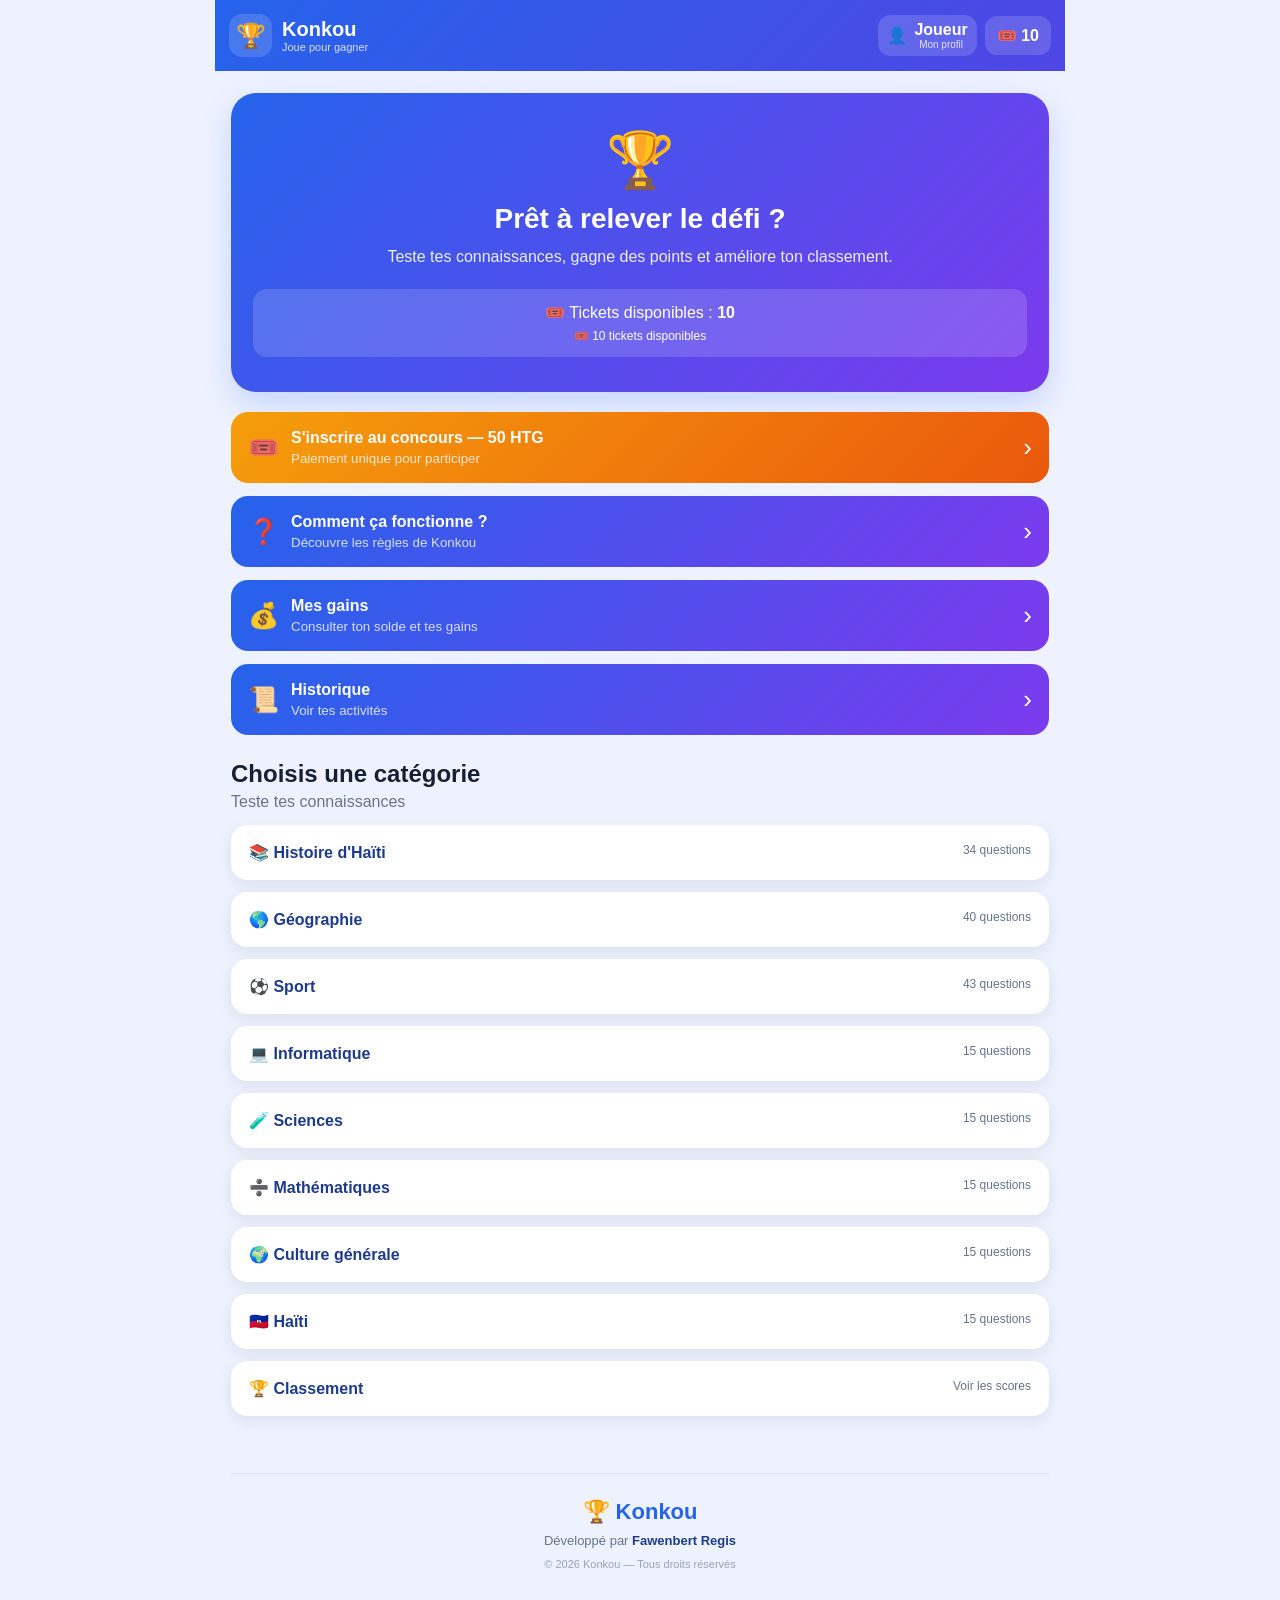
==== index.html @ a91c59d3 "Update index.html" ====
<!DOCTYPE html>
<html lang="fr">
<head>
<meta charset="UTF-8">
<meta name="viewport" content="width=device-width,initial-scale=1.0">
<meta name="theme-color" content="#2563eb">
<title>Konkou — Joue pour gagner</title>

<style>
*{box-sizing:border-box;margin:0;padding:0}
body{font-family:Arial,sans-serif;background:#eef2ff;color:#172033;min-height:100vh}
button,input{font:inherit}button{cursor:pointer}
.app{max-width:850px;min-height:100vh;margin:auto;padding-bottom:20px}
.topbar{position:sticky;top:0;z-index:20;display:flex;justify-content:space-between;align-items:center;padding:14px;color:#fff;background:linear-gradient(135deg,#2563eb,#4f46e5)}
.logo{display:flex;align-items:center;gap:10px}.logo-icon{width:43px;height:43px;display:flex;align-items:center;justify-content:center;background:#ffffff26;border-radius:13px;font-size:24px}
.logo strong,.logo small{display:block}.logo strong{font-size:20px}.logo small{font-size:11px;opacity:.8}
.topbar-right{display:flex;align-items:center;gap:8px}
.profile-button{border:0;color:#fff;background:#ffffff26;border-radius:13px;padding:6px 9px;display:flex;align-items:center;gap:7px}
.profile-info strong,.profile-info small{display:block}.profile-info small{font-size:10px;opacity:.8}
.tickets{padding:10px 12px;border-radius:12px;background:#ffffff26;font-weight:bold}
.screen{display:none;padding:22px 16px}.screen.active{display:block}
.hero{color:#fff;text-align:center;padding:35px 22px;margin-bottom:20px;border-radius:25px;background:linear-gradient(135deg,#2563eb,#7c3aed);box-shadow:0 12px 30px #2563eb33}
.hero-icon{font-size:55px}.hero h1{margin:10px 0;font-size:28px}.hero p{line-height:1.5;opacity:.9}
.ticket-info{margin-top:20px;padding:14px;border-radius:14px;background:#ffffff26}.ticket-countdown{margin-top:7px;font-size:12px}
.info-card{width:100%;border:0;margin-bottom:13px;padding:17px;border-radius:17px;color:#fff;display:flex;align-items:center;gap:12px;text-align:left;background:linear-gradient(135deg,#2563eb,#7c3aed)}
.info-icon{font-size:25px}.info-card span:nth-child(2){flex:1}.info-card strong,.info-card small{display:block}.info-card small{margin-top:4px;opacity:.8}.info-arrow{font-size:26px}
.section-title{margin:25px 0 14px}.section-title p,.muted{color:#64748b;margin-top:5px}
.category-grid{display:grid;gap:12px}.category-grid button{border:0;padding:18px;border-radius:16px;background:#fff;display:flex;justify-content:space-between;box-shadow:0 5px 15px #0f172a14}.category-grid button span:first-child{font-weight:bold;color:#1e3a8a}.cat-count{color:#64748b;font-size:12px}
.developer-footer{margin:35px 16px 10px;padding:25px 15px;text-align:center;border-top:1px solid #dbe3ef;color:#64748b}.developer-logo{font-size:22px;font-weight:bold;color:#2563eb;margin-bottom:8px}.developer-footer p{font-size:13px;margin-bottom:6px}.developer-footer strong{color:#1e3a8a}.developer-footer small{font-size:11px;color:#94a3b8}
.card{max-width:600px;margin:15px auto;padding:26px;background:#fff;border-radius:24px;box-shadow:0 10px 30px #0f172a14}.card h2{text-align:center;color:#1e3a8a;margin-bottom:12px}
label{display:block;margin-top:15px;margin-bottom:7px;font-weight:bold}input{width:100%;padding:13px;border:2px solid #e2e8f0;border-radius:12px;outline:0}input:focus{border-color:#2563eb}
.primary,.secondary{width:100%;border:0;padding:14px;border-radius:13px;margin-top:12px;font-weight:bold}.primary{color:#fff;background:linear-gradient(135deg,#2563eb,#4f46e5)}.primary:disabled{opacity:.6}.secondary{color:#334155;background:#e2e8f0}
.quiz-top{display:flex;justify-content:space-between;align-items:center;margin-bottom:12px;font-weight:bold}#timer{padding:8px 12px;border-radius:10px;color:#fff;background:#2563eb}#timer.low{background:#ef4444}
.progress-track{height:8px;background:#dbeafe;border-radius:10px;overflow:hidden}.progress-fill{height:100%;width:0;background:#2563eb}
.quiz-category{display:inline-block;margin:22px 0 12px;padding:7px 12px;border-radius:20px;color:#1d4ed8;background:#dbeafe;font-size:12px;font-weight:bold}
#quiz-question{font-size:24px;line-height:1.35;margin-bottom:18px}.quiz-choices{display:grid;gap:10px}.quiz-choices button{padding:16px;border:2px solid #e2e8f0;background:#fff;border-radius:13px;text-align:left}.quiz-choices button.correct{background:#dcfce7;border-color:#22c55e}.quiz-choices button.wrong{background:#fee2e2;border-color:#ef4444}
.score-line{margin:18px 0;font-weight:bold;color:#2563eb}
.result-icon,.how-to-icon{text-align:center;font-size:55px}.result-score{text-align:center;margin:15px 0}.result-score strong{display:block;font-size:38px;color:#2563eb}
.result-stats{display:grid;grid-template-columns:repeat(3,1fr);gap:10px}.result-stats div{padding:14px 5px;background:#eff6ff;border-radius:13px;text-align:center}.result-stats span,.result-stats strong{display:block}.result-stats span{color:#64748b;font-size:11px}.result-stats strong{color:#1e3a8a;margin-top:5px;font-size:20px}
.result-message{text-align:center;margin:20px 0;color:#475569}.result-winnings{text-align:center;margin:14px 0;padding:12px;border-radius:13px;background:#ecfdf5;color:#047857;font-weight:bold}
.podium{display:flex;align-items:end;justify-content:center;gap:8px;margin:30px 0 25px}.podium-player{width:30%;text-align:center}.podium-avatar{width:58px;height:58px;margin:auto;display:flex;align-items:center;justify-content:center;border-radius:50%;background:#dbeafe;font-size:28px}.podium-player.first .podium-avatar{width:75px;height:75px;background:#fef3c7;font-size:38px}.podium-player.second .podium-avatar{background:#e2e8f0}.podium-player.third .podium-avatar{background:#fed7aa}.podium-name{font-weight:bold;margin-top:7px;white-space:nowrap;overflow:hidden;text-overflow:ellipsis}.podium-score{font-size:12px;color:#64748b;margin-top:3px}.podium-rank{margin-top:8px;padding:12px 5px;border-radius:12px 12px 0 0;font-weight:bold;color:#fff;background:#2563eb}.first .podium-rank{padding:25px 5px;background:#f59e0b}.second .podium-rank{padding:18px 5px;background:#64748b}.third .podium-rank{padding:12px 5px;background:#c2410c}
.my-ranking{margin:20px 0;padding:18px;border-radius:18px;background:linear-gradient(135deg,#eff6ff,#eef2ff);border:2px solid #bfdbfe}.my-ranking-title{font-size:13px;color:#64748b}.my-ranking-main{display:flex;justify-content:space-between;align-items:center;margin-top:8px}.my-ranking-main strong{font-size:24px;color:#2563eb}
.ranking-list{margin:18px 0}.ranking-row{display:flex;align-items:center;gap:10px;padding:14px;margin-bottom:9px;background:#f8fafc;border-radius:13px}.ranking-row.me{background:#dbeafe;border:1px solid #93c5fd}.ranking-name{flex:1;font-weight:bold}.ranking-score{color:#2563eb;font-weight:bold}
.statistics{display:grid;grid-template-columns:repeat(2,1fr);gap:10px;margin:20px 0}.stat-box{padding:17px;background:#f8fafc;border-radius:16px;text-align:center}.stat-icon{font-size:25px}.stat-box strong{display:block;font-size:23px;color:#2563eb;margin-top:5px}.stat-box small{color:#64748b}
.how-to-step{display:flex;gap:13px;padding:15px 0;border-bottom:1px solid #e2e8f0}.how-to-step>b{width:33px;height:33px;min-width:33px;display:flex;justify-content:center;align-items:center;border-radius:50%;color:#fff;background:#2563eb}.how-to-step p{margin-top:4px;color:#64748b}
.profile-panel,.payment-modal{display:none;position:fixed;inset:0;z-index:100;padding:20px;background:#0f172a8c;align-items:center;justify-content:center}.profile-panel.active,.payment-modal.active{display:flex}
.profile-box{width:100%;max-width:450px;padding:28px;background:#fff;border-radius:24px;position:relative;max-height:90vh;overflow:auto}.close-profile{position:absolute;right:15px;top:15px;width:35px;height:35px;border:0;border-radius:50%;background:#e2e8f0}.big-avatar{width:80px;height:80px;margin:auto;display:flex;align-items:center;justify-content:center;border-radius:50%;background:#dbeafe;font-size:42px}.profile-box h2{text-align:center;margin-top:12px;color:#1e3a8a}
.profile-stats{display:grid;grid-template-columns:repeat(3,1fr);gap:8px;margin-top:20px}.profile-stats div{padding:12px 4px;background:#f8fafc;border-radius:12px;text-align:center}.profile-stats strong,.profile-stats small{display:block}.profile-stats strong{color:#2563eb;margin-top:4px}.profile-stats small{color:#64748b;font-size:10px;margin-top:3px}
.status{text-align:center;margin-top:12px;color:#475569}.payment-box{width:100%;max-width:420px;padding:26px;background:#fff;border-radius:22px;text-align:center}.payment-methods{display:grid;gap:10px;margin-top:14px}.payment-methods button{border:2px solid #e2e8f0;background:#fff;padding:14px;border-radius:13px;display:flex;align-items:center;gap:10px;text-align:left;font-weight:bold;color:#1e3a8a}.payment-methods button.selected{border-color:#2563eb;background:#eff6ff}
.payment-spinner{width:46px;height:46px;margin:18px auto;border-radius:50%;border:5px solid #dbeafe;border-top-color:#2563eb;animation:spin .8s linear infinite}@keyframes spin{to{transform:rotate(360deg)}}.payment-step{display:none}.payment-step.active{display:block}.payment-success-icon{font-size:50px}.notice{padding:12px;border-radius:12px;background:#fff7ed;color:#9a3412;font-size:13px;margin-top:15px}.payment-summary{display:grid;gap:10px;margin:20px 0}.payment-row{display:flex;justify-content:space-between;padding:15px;background:#f8fafc;border-radius:12px}
@media(max-width:600px){.profile-info{display:none}.hero h1{font-size:24px}#quiz-question{font-size:21px}.developer-footer{margin-top:30px}}
</style>
</head>

<body>
<div class="app">

<header class="topbar">
<div class="logo">
<div class="logo-icon">🏆</div>
<div><strong>Konkou</strong><small>Joue pour gagner</small></div>
</div>
<div class="topbar-right">
<button id="btn-profile" class="profile-button">
<span>👤</span>
<span class="profile-info"><strong id="profile-name">Joueur</strong><small>Mon profil</small></span>
</button>
<div class="tickets">🎟️ <span id="ticket-count">10</span></div>
</div>
</header>

<section id="screen-home" class="screen active">

<div class="hero">
<div class="hero-icon">🏆</div>
<h1>Prêt à relever le défi ?</h1>
<p>Teste tes connaissances, gagne des points et améliore ton classement.</p>
<div class="ticket-info">
🎟️ Tickets disponibles : <strong id="ticket-count-home">10</strong>
<div id="ticket-countdown-home" class="ticket-countdown">10 tickets disponibles</div>
</div>
</div>

<button id="btn-register" class="info-card" style="background:linear-gradient(135deg,#f59e0b,#ea580c)">
<span class="info-icon" id="register-icon">🎟️</span>
<span><strong id="register-title">S'inscrire au concours — 50 HTG</strong><small id="register-subtitle">Paiement unique pour participer</small></span>
<span class="info-arrow">›</span>
</button>

<button id="btn-how-to" class="info-card">
<span class="info-icon">❓</span><span><strong>Comment ça fonctionne ?</strong><small>Découvre les règles de Konkou</small></span><span class="info-arrow">›</span>
</button>

<button id="btn-gains" class="info-card">
<span class="info-icon">💰</span><span><strong>Mes gains</strong><small>Consulter ton solde et tes gains</small></span><span class="info-arrow">›</span>
</button>

<button id="btn-history" class="info-card">
<span class="info-icon">📜</span><span><strong>Historique</strong><small>Voir tes activités</small></span><span class="info-arrow">›</span>
</button>

<div class="section-title"><h2>Choisis une catégorie</h2><p>Teste tes connaissances</p></div>
<div id="category-list" class="category-grid"></div>
</section>

<section id="screen-quiz" class="screen">
<div class="quiz-top"><span id="quiz-progress">Question</span><span id="timer">15</span></div>
<div class="progress-track"><div id="progress-fill" class="progress-fill"></div></div>
<span id="quiz-category" class="quiz-category"></span>
<h2 id="quiz-question">—</h2>
<div id="quiz-choices" class="quiz-choices"></div>
<div class="score-line">Score : <span id="quiz-score">0</span></div>
<button id="btn-quit" class="secondary">Quitter</button>
</section>

<section id="screen-result" class="screen">
<div class="card">
<div class="result-icon">🏆</div><h2>Quiz terminé !</h2>
<p class="result-score">Score :<strong id="result-score">0</strong></p>
<div class="result-stats">
<div><span>Maximum</span><strong id="result-total">0</strong></div>
<div><span>Correctes</span><strong id="result-correct">0</strong></div>
<div><span>Incorrectes</span><strong id="result-wrong">0</strong></div>
</div>
<p id="result-winnings" class="result-winnings"></p>
<p id="result-message" class="result-message"></p>
<button id="btn-replay" class="primary">Rejouer</button>
<button id="btn-result-ranking" class="secondary">🏆 Voir le classement</button>
<button id="btn-home" class="secondary">Accueil</button>
</div>
</section>

<section id="screen-ranking" class="screen">
<div class="card">
<h2>🏆 Classement</h2><p class="muted">Les meilleurs joueurs de Konkou</p>
<div id="my-ranking" class="my-ranking"></div>
<div id="podium" class="podium"></div>
<h3>Classement général</h3>
<div id="ranking-list" class="ranking-list"></div>
<button id="btn-ranking-home" class="secondary">Retour</button>
</div>
</section>

<section id="screen-how-to" class="screen">
<div class="card">
<div class="how-to-icon">💡</div><h2>Comment ça fonctionne ?</h2>
<div class="how-to-step"><b>1</b><div><strong>Inscris-toi au concours</strong><p>Paie 50 HTG (simulation) pour participer.</p></div></div>
<div class="how-to-step"><b>2</b><div><strong>Choisis une catégorie</strong><p>Sélectionne ton domaine.</p></div></div>
<div class="how-to-step"><b>3</b><div><strong>Utilise un ticket</strong><p>Un ticket est utilisé au début d'une partie.</p></div></div>
<div class="how-to-step"><b>4</b><div><strong>Réponds aux questions</strong><p>Chaque question possède 15 secondes.</p></div></div>
<div class="how-to-step"><b>5</b><div><strong>Gagne des points</strong><p>Chaque bonne réponse rapporte 10 points.</p></div></div>
<div class="how-to-step"><b>6</b><div><strong>Tickets</strong><p>Les tickets sont renouvelés après 1 heure.</p></div></div>
<button id="btn-how-to-back" class="secondary">Retour</button>
</div>
</section>

<section id="screen-gains" class="screen">
<div class="card">
<div class="how-to-icon">💰</div><h2>Mes gains</h2>
<div class="payment-summary">
<div class="payment-row"><span>Solde disponible</span><strong id="available-balance">0 HTG</strong></div>
<div class="payment-row"><span>Total gagné</span><strong id="total-winnings">0 HTG</strong></div>
<div class="payment-row"><span>Total retiré</span><strong id="total-withdrawn">0 HTG</strong></div>
</div>
<div class="notice">Les gains et retraits affichés ici sont une simulation locale. Aucun argent réel n'est transféré.</div>
<button id="btn-withdraw" class="primary">💸 Demander un retrait</button>
<button id="btn-gains-back" class="secondary">Retour</button>
<p id="withdraw-status" class="status"></p>
</div>
</section>

<section id="screen-history" class="screen">
<div class="card">
<h2>📜 Historique</h2>
<div id="history-list" class="ranking-list"></div>
<button id="btn-history-back" class="secondary">Retour</button>
</div>
</section>

<footer class="developer-footer">
<div class="developer-logo">🏆 Konkou</div>
<p>Développé par <strong>Fawenbert Regis</strong></p>
<small>© 2026 Konkou — Tous droits réservés</small>
</footer>
</div>

<div id="profile-panel" class="profile-panel">
<div class="profile-box">
<button id="btn-close-profile" class="close-profile">✕</button>
<div class="big-avatar">👤</div>
<h2 id="profile-panel-name">Joueur</h2>
<p id="profile-panel-location" class="muted" style="text-align:center"></p>
<label>Nom</label><input id="profile-name-input" type="text" placeholder="Ton nom">
<label>Numéro</label><input id="profile-phone-input" type="tel" placeholder="Ton numéro">
<label>Lieu</label><input id="profile-location-input" type="text" placeholder="Ta ville / commune">
<button id="btn-save-profile" class="primary">Enregistrer</button>
<div class="statistics">
<div class="stat-box"><div class="stat-icon">⭐</div><strong id="profile-score">0</strong><small>Points</small></div>
<div class="stat-box"><div class="stat-icon">🎮</div><strong id="profile-games">0</strong><small>Parties</small></div>
<div class="stat-box"><div class="stat-icon">🏆</div><strong id="profile-best">0</strong><small>Meilleur score</small></div>
<div class="stat-box"><div class="stat-icon">📊</div><strong id="profile-average">0</strong><small>Moyenne</small></div>
</div>
<div class="profile-stats">
<div>🎟️<strong id="profile-tickets">10</strong><small>Tickets</small></div>
<div>🏅<strong id="profile-rank">—</strong><small>Rang</small></div>
<div>💰<strong id="profile-win">0</strong><small>Gains</small></div>
</div>
</div>
</div>

<div id="payment-modal" class="payment-modal">
<div class="payment-box">
<div id="pay-step-method" class="payment-step active">
<h2>Retirer mes gains</h2>
<p class="muted">Solde disponible : <strong id="pay-modal-balance">0 HTG</strong></p>
<label>Montant à retirer (HTG)</label><input id="pay-amount-input" type="number" min="1" placeholder="Ex: 500">
<label>Moyen de paiement</label>
<div class="payment-methods">
<button type="button" class="pay-method" data-method="MonCash">📱 MonCash</button>
<button type="button" class="pay-method" data-method="NatCash">📲 NatCash</button>
<button type="button" class="pay-method" data-method="Virement bancaire">🏦 Virement bancaire</button>
</div>
<button id="btn-pay-confirm" class="primary">Confirmer le retrait</button>
<button id="btn-pay-cancel" class="secondary">Annuler</button>
<p id="pay-method-status" class="status"></p>
</div>
<div id="pay-step-processing" class="payment-step"><div class="payment-spinner"></div><h2>Traitement…</h2><p class="muted" id="pay-processing-text"></p></div>
<div id="pay-step-success" class="payment-step"><div class="payment-success-icon">✅</div><h2>Retrait simulé réussi</h2><p class="muted" id="pay-success-text"></p><p class="muted" style="margin-top:10px;font-size:12px">Aucun argent réel n'a été transféré.</p><button id="btn-pay-close" class="primary">Fermer</button></div>
</div>
</div>

<div id="register-modal" class="payment-modal">
<div class="payment-box">
<div id="reg-step-method" class="payment-step active">
<h2>Inscription au concours</h2>
<p class="muted">Frais d'inscription : <strong>50 HTG</strong></p>
<label>Moyen de paiement</label>
<div class="payment-methods">
<button type="button" class="reg-method" data-method="MonCash">📱 MonCash</button>
<button type="button" class="reg-method" data-method="NatCash">📲 NatCash</button>
<button type="button" class="reg-method" data-method="Virement bancaire">🏦 Virement bancaire</button>
</div>
<button id="btn-reg-confirm" class="primary">Payer 50 HTG et m'inscrire</button>
<button id="btn-reg-cancel" class="secondary">Annuler</button>
<p id="reg-method-status" class="status"></p>
</div>
<div id="reg-step-processing" class="payment-step"><div class="payment-spinner"></div><h2>Traitement…</h2><p class="muted" id="reg-processing-text"></p></div>
<div id="reg-step-success" class="payment-step"><div class="payment-success-icon">✅</div><h2>Inscription confirmée</h2><p class="muted" id="reg-success-text"></p><p class="muted" style="margin-top:10px;font-size:12px">Ceci est une simulation — aucun argent réel n'a été transféré.</p><button id="btn-reg-close" class="primary">Commencer à jouer</button></div>
</div>
</div>

<script>

/* =====================================================
   CONFIGURATION
===================================================== */

const MAX_TICKETS=10;
const RESET=60*60*1000;
const QUESTION_TIME=15;
const POINTS_PER_CORRECT=10;
const HTG_PER_POINT=2;
const REGISTRATION_FEE=50;

/*
   IMPORTANT :
   Mets ici l'adresse réelle de ton serveur.
   
   Exemple :
   https://ton-serveur.onrender.com

   Si ton serveur est ailleurs, remplace cette valeur.
*/
const SERVER_URL="https://konkou-server-6.onrender.com";

/* =====================================================
   ÉTAT
===================================================== */

const state={
category:null,
questions:[],
index:0,
score:0,
correct:0,
wrong:0,
timer:null,
time:QUESTION_TIME,
tickets:MAX_TICKETS
};

let pendingCategory=null;
let selectedMethod=null;
let selectedRegMethod=null;

/* =====================================================
   QUESTIONS
===================================================== */

const categories=[

{
name:"📚 Histoire d'Haïti",
questions:[
["En quelle année Haïti est-elle devenue indépendante ?",["1791","1804","1815","1822"],1],
["Quelle date marque la proclamation de l'indépendance d'Haïti ?",["1er janvier 1804","18 novembre 1803","20 mai 1802","14 août 1791"],0],
["Qui a proclamé l'indépendance d'Haïti ?",["Toussaint Louverture","Jean-Jacques Dessalines","Henri Christophe","Alexandre Pétion"],1],
["Quelle bataille décisive a eu lieu le 18 novembre 1803 ?",["Vertières","Crête-à-Pierrot","Léogâne","Tiburon"],0],
["Qui était Toussaint Louverture ?",["Un général de la Révolution haïtienne","Un président américain","Un explorateur","Un roi espagnol"],0],
["En quelle année la cérémonie du Bois Caïman est-elle traditionnellement située ?",["1776","1789","1791","1804"],2],
["Quel personnage est associé au Bois Caïman ?",["Dutty Boukman","Alexandre Pétion","François Duvalier","Jean-Claude Duvalier"],0],
["Quel était le nom de la colonie française avant l'indépendance ?",["Saint-Domingue","Martinique","Guadeloupe","Louisiane"],0],
["Quel traité partagea l'île d'Hispaniola entre la France et l'Espagne ?",["Traité de Ryswick","Traité de Versailles","Traité de Paris","Traité de Madrid"],0],
["En quelle année le traité de Ryswick confirma-t-il la présence française dans la partie occidentale de l'île ?",["1697","1685","1701","1715"],0],
["Quel nom les Français donnèrent-ils à leur colonie dans l'ouest d'Hispaniola ?",["Saint-Domingue","Nouvelle-France","Louisiane","Martinique"],0],
["Quelle activité économique était particulièrement importante à Saint-Domingue au XVIIIe siècle ?",["La production de sucre et de café","La production de pétrole","La fabrication automobile","La production de charbon"],0],
["Quel événement français de 1789 influença fortement les événements de Saint-Domingue ?",["La Révolution française","La Révolution industrielle","La Commune de Paris","La Première Guerre mondiale"],0],
["Quelle déclaration française de 1789 proclamait des principes de liberté et d'égalité ?",["Déclaration des droits de l'homme et du citoyen","Déclaration de paix de Paris","Charte de Saint-Domingue","Constitution de 1804"],0],
["Qui était Jean-Baptiste Chavannes ?",["Un combattant de la Révolution de Saint-Domingue","Un gouverneur espagnol","Un président haïtien","Un explorateur français"],0],
["Qui était André Rigaud ?",["Un chef militaire et homme politique haïtien","Un roi français","Un gouverneur espagnol","Un explorateur portugais"],0],
["Quel conflit opposa notamment Toussaint Louverture et André Rigaud ?",["La guerre des couteaux","La guerre de Vertières","La guerre de Sept Ans","La guerre de Crête"],0],
["En quelle année Toussaint Louverture devint-il gouverneur général de Saint-Domingue ?",["1801","1791","1804","1820"],0],
["Quel document Toussaint Louverture fit-il adopter en 1801 ?",["Une constitution","Une déclaration d'indépendance","Un traité avec l'Espagne","Une constitution française de 1789"],0],
["Pourquoi l'expédition de Leclerc fut-elle envoyée à Saint-Domingue en 1802 ?",["Pour rétablir l'autorité française","Pour reconnaître l'indépendance","Pour aider Dessalines","Pour créer une nouvelle république"],0],
["Quel général haïtien joua un rôle important dans la victoire de Vertières ?",["Jean-Jacques Dessalines","Christophe Colomb","Charles Leclerc","Alexandre Pétion"],0],
["Quel général français mourut pendant l'expédition de Saint-Domingue ?",["Charles Leclerc","Napoléon Bonaparte","Henri Christophe","Alexandre Pétion"],0],
["Quel général français fut envoyé à Saint-Domingue en 1802 ?",["Charles Leclerc","Napoléon III","Lafayette","Foch"],0],
["Où Toussaint Louverture est-il mort ?",["Fort de Joux","Paris","Port-au-Prince","Londres"],0],
["Quel titre Dessalines prit-il ?",["Empereur","Roi","Président","Gouverneur"],0],
["Quel nom Dessalines adopta-t-il comme empereur ?",["Jacques Ier","Henri Ier","Alexandre Ier","Toussaint Ier"],0],
["Qui succéda à Dessalines dans le Nord ?",["Henri Christophe","Alexandre Pétion","Boyer","Toussaint Louverture"],0],
["Qui dirigea la République d'Haïti dans le Sud ?",["Alexandre Pétion","Henri Christophe","Dessalines","Christophe Colomb"],0],
["Quel dirigeant établit un royaume dans le Nord ?",["Henri Christophe","Alexandre Pétion","Toussaint Louverture","Boyer"],0],
["Quel titre Henri Christophe a-t-il porté ?",["Roi","Empereur","Président","Gouverneur"],0],
["Qui réunit le Nord et le Sud en 1820 ?",["Jean-Pierre Boyer","Alexandre Pétion","Henri Christophe","Dessalines"],0],
["En quelle année Boyer occupa-t-il la partie orientale d'Hispaniola ?",["1822","1804","1810","1830"],0],
["Quel pays reconnut l'indépendance d'Haïti en 1825 ?",["France","Espagne","Angleterre","Portugal"],0],
["Quel président américain reconnut Haïti en 1862 ?",["Abraham Lincoln","George Washington","Thomas Jefferson","Andrew Jackson"],0]
]
},

{
name:"🌎 Géographie",
questions:[
["Quelle est la capitale d'Haïti ?",["Cap-Haïtien","Jacmel","Port-au-Prince","Gonaïves"],2],
["Avec quel pays Haïti partage-t-elle Hispaniola ?",["Cuba","Jamaïque","République dominicaine","Porto Rico"],2],
["Quel est le plus grand département d'Haïti par superficie ?",["Ouest","Artibonite","Nord","Sud"],1],
["Quelle mer borde Haïti ?",["Mer des Caraïbes","Mer Méditerranée","Mer du Nord","Mer Rouge"],0],
["Quel est le plus long fleuve du monde ?",["Nil","Amazone","Mississippi","Yangtsé"],1],
["Quel est le plus grand pays du monde par superficie ?",["Canada","Chine","Russie","États-Unis"],2],
["Quel est le plus petit pays du monde ?",["Monaco","Vatican","Malte","Andorre"],1],
["Quelle est la capitale du Brésil ?",["Rio de Janeiro","São Paulo","Brasília","Salvador"],2],
["Quelle est la capitale de l'Égypte ?",["Alexandrie","Le Caire","Gizeh","Louxor"],1],
["Quelle est la capitale de l'Italie ?",["Milan","Rome","Naples","Venise"],1],
["Quelle est la capitale de l'Espagne ?",["Barcelone","Madrid","Séville","Valence"],1],
["Quelle est la capitale de l'Allemagne ?",["Berlin","Munich","Hambourg","Francfort"],0],
["Quelle est la capitale du Mexique ?",["Cancún","Guadalajara","Mexico","Monterrey"],2],
["Quelle est la capitale de l'Australie ?",["Sydney","Melbourne","Canberra","Perth"],2],
["Quel est le plus grand continent du monde ?",["Afrique","Asie","Europe","Amérique"],1],
["Quel est le plus petit continent habité ?",["Europe","Océanie","Afrique","Amérique"],1],
["Quel est le plus grand océan du monde ?",["Atlantique","Indien","Pacifique","Arctique"],2],
["Quel océan sépare l'Afrique de l'Amérique ?",["Pacifique","Atlantique","Indien","Arctique"],1],
["Quel océan se trouve entre l'Afrique et l'Australie ?",["Atlantique","Pacifique","Indien","Arctique"],2],
["Quelle est la plus haute montagne du monde ?",["K2","Mont Everest","Mont Blanc","Kilimandjaro"],1],
["Dans quel pays se trouve le mont Everest ?",["Inde","Chine et Népal","Pakistan","Bhoutan"],1],
["Quel est le plus grand désert chaud du monde ?",["Gobi","Sahara","Kalahari","Atacama"],1],
["Dans quel continent se trouve le désert du Sahara ?",["Asie","Afrique","Europe","Océanie"],1],
["Quel fleuve traverse l'Égypte ?",["Nil","Congo","Niger","Zambèze"],0],
["Quel fleuve traverse Paris ?",["Seine","Loire","Rhône","Garonne"],0],
["Quel fleuve traverse Londres ?",["Tamise","Seine","Danube","Rhin"],0],
["Quel fleuve traverse Rome ?",["Tibre","Arno","Pô","Rhin"],0],
["Quel pays possède la forme d'une botte ?",["Espagne","Italie","Grèce","Portugal"],1],
["Quel pays est surnommé le pays du Soleil-Levant ?",["Chine","Japon","Corée du Sud","Thaïlande"],1],
["Quelle ville est surnommée la Cité de l'Indépendance ?",["Gonaïves","Jacmel","Les Cayes","Cap-Haïtien"],0],
["Quelle ville est la deuxième grande ville d'Haïti ?",["Cap-Haïtien","Jacmel","Miragoâne","Hinche"],0],
["Dans quel département se trouve Port-au-Prince ?",["Ouest","Nord","Sud","Artibonite"],0],
["Quelle ville se trouve dans le département du Sud ?",["Les Cayes","Cap-Haïtien","Hinche","Gonaïves"],0],
["Quelle ville est connue pour son artisanat et son carnaval ?",["Jacmel","Hinche","Fort-Liberté","Mirebalais"],0],
["Quel est le plus haut sommet d'Haïti ?",["Pic la Selle","Morne Rouge","Morne Jean","Pic Macaya"],0],
["Dans quelle partie d'Hispaniola se trouve Haïti ?",["Ouest","Est","Nord uniquement","Sud uniquement"],0],
["Quel pays se trouve à l'est d'Haïti ?",["République dominicaine","Cuba","Jamaïque","Bahamas"],0],
["Quel océan se trouve au nord de la mer des Caraïbes ?",["Atlantique","Pacifique","Indien","Arctique"],0],
["Quelle ville se trouve près de la frontière dominicaine ?",["Ouanaminthe","Jacmel","Les Cayes","Jérémie"],0],
["Quel département porte le nom d'une grande rivière ?",["Artibonite","Sud","Nord","Ouest"],0]
]
},

{
name:"⚽ Sport",
questions:[
["Combien de joueurs une équipe de football possède-t-elle sur le terrain ?",["7","9","11","13"],2],
["Combien de périodes compte un match de football ?",["1","2","3","4"],1],
["Combien de points vaut un panier normal au basket ?",["1","2","3","4"],1],
["Quel sport utilise une raquette et un volant ?",["Tennis","Badminton","Football","Rugby"],1],
["Combien de joueurs d'une équipe de basket sont sur le terrain ?",["4","5","6","7"],1],
["Combien de minutes dure normalement un match de football ?",["60","75","90","120"],2],
["Combien de joueurs composent une équipe de football sur le terrain ?",["9","10","11","12"],2],
["Combien de minutes dure normalement un match de football ?",["60","75","90","100"],2],
["Combien de mi-temps comporte un match de football ?",["1","2","3","4"],1],
["Quel pays a remporté la Coupe du monde de football 2022 ?",["France","Brésil","Argentine","Allemagne"],2],
["Dans quel pays le football moderne est-il né ?",["France","Angleterre","Brésil","Espagne"],1],
["Combien de joueurs composent une équipe de basket sur le terrain ?",["4","5","6","7"],1],
["Combien de points vaut un lancer franc au basket-ball ?",["1","2","3","4"],0],
["Combien de points vaut généralement un tir derrière la ligne à trois points ?",["1","2","3","4"],2],
["Dans quel sport utilise-t-on un volant ?",["Tennis","Badminton","Basket-ball","Golf"],1],
["Combien de joueurs composent une équipe de volley-ball sur le terrain ?",["5","6","7","8"],1],
["Quel sport est pratiqué sur un ring ?",["Boxe","Golf","Natation","Cyclisme"],0],
["Quel sport utilise une balle jaune et une raquette ?",["Tennis","Football","Rugby","Hockey"],0],
["Combien de sets faut-il généralement gagner pour remporter un match de tennis masculin en Grand Chelem ?",["2","3","4","5"],1],
["Quel tournoi de tennis se joue sur terre battue à Paris ?",["Wimbledon","US Open","Roland-Garros","Open d'Australie"],2],
["Quel tournoi de tennis se joue sur gazon ?",["Roland-Garros","Wimbledon","US Open","Open d'Australie"],1],
["Dans quel sport trouve-t-on un touchdown ?",["Football américain","Basket-ball","Tennis","Baseball"],0],
["Dans quel sport utilise-t-on un club et une balle ?",["Golf","Football","Volley-ball","Natation"],0],
["Combien de trous compte un parcours de golf standard ?",["9","12","18","24"],2],
["Quel pays est célèbre pour le sumo ?",["Chine","Japon","Corée du Sud","Thaïlande"],1],
["Quel sport est associé au Tour de France ?",["Cyclisme","Athlétisme","Natation","Rugby"],0],
["Combien de joueurs composent une équipe de baseball sur le terrain ?",["7","8","9","10"],2],
["Quel sport utilise une batte et une balle ?",["Baseball","Tennis","Golf","Rugby"],0],
["Dans quel sport trouve-t-on un gardien de but ?",["Football","Tennis","Golf","Athlétisme"],0],
["Quel pays a remporté la Coupe du monde de football 2014 ?",["Brésil","Allemagne","Argentine","Espagne"],1],
["Quel pays a remporté la Coupe du monde de football 2010 ?",["Espagne","France","Italie","Allemagne"],0],
["Quel pays a remporté la Coupe du monde de football 2006 ?",["France","Italie","Brésil","Allemagne"],1],
["Quel athlète est célèbre pour ses records au sprint ?",["Usain Bolt","Michael Phelps","Roger Federer","Tiger Woods"],0],
["Quel sport pratique Michael Phelps ?",["Natation","Athlétisme","Cyclisme","Boxe"],0],
["Dans quel sport utilise-t-on un ballon ovale ?",["Rugby","Tennis","Baseball","Golf"],0],
["Quel pays a remporté la Coupe du monde 2018 ?",["France","Brésil","Allemagne","Argentine"],0],
["Quel sport est associé au Tour de France ?",["Cyclisme","Tennis","Natation","Athlétisme"],0],
["Combien de joueurs composent une équipe de volley sur le terrain ?",["5","6","7","8"],1],
["Quel sport utilise un panier ?",["Basket-ball","Football","Tennis","Boxe"],0],
["Quel sport se pratique sur un ring ?",["Boxe","Golf","Natation","Cyclisme"],0],
["Dans quel sport trouve-t-on le terme 'ace' ?",["Tennis","Football","Basket-ball","Rugby"],0],
["Quel pays est célèbre pour le sumo ?",["Japon","Brésil","Canada","Espagne"],0],
["Quel sport utilise des clubs et une petite balle ?",["Golf","Football","Natation","Volley-ball"],0]
]
},

{
name:"💻 Informatique",
questions:[
["Que signifie HTML ?",["HyperText Markup Language","HighText Machine Language","HyperTool Modern Language","Home Tool Markup Language"],0],
["Quel langage rend principalement une page web interactive ?",["JavaScript","HTML","SQL","XML"],0],
["Que signifie CSS ?",["Cascading Style Sheets","Computer Style System","Creative Software Syntax","Central Style Service"],0],
["Quel langage interroge principalement une base de données relationnelle ?",["SQL","CSS","HTML","PNG"],0],
["Quelle structure permet de répéter du code ?",["Boucle","Variable","Commentaire","Image"],0],
["Quel symbole écrit un commentaire sur une ligne en JavaScript ?",["//","##","<!--","**"],0],
["Que signifie CPU ?",["Central Processing Unit","Computer Personal Unit","Central Program Utility","Control Processing User"],0],
["Que signifie RAM ?",["Random Access Memory","Read Access Machine","Rapid Application Memory","Random Application Module"],0],
["Quel langage est exécuté par Node.js ?",["JavaScript","HTML","CSS","SQL"],0],
["Quel système d'exploitation est développé par Microsoft ?",["Windows","Linux","Android","Ubuntu"],0],
["Quel système mobile est développé par Google ?",["Android","Windows","macOS","DOS"],0],
["Quelle commande Git envoie les modifications vers un dépôt distant ?",["git push","git pull","git clone","git init"],0],
["Quelle commande Git récupère les modifications distantes ?",["git pull","git push","git init","git status"],0],
["Quel outil permet d'exécuter JavaScript côté serveur ?",["Node.js","Photoshop","Excel","Chrome uniquement"],0],
["Quel protocole sécurise principalement les sites web ?",["HTTPS","FTP","SMTP","POP3"],0]
]
},

{
name:"🧪 Sciences",
questions:[
["Quelle planète est la plus proche du Soleil ?",["Mercure","Vénus","Terre","Mars"],0],
["Quelle planète est surnommée la planète rouge ?",["Mars","Jupiter","Vénus","Mercure"],0],
["Quel organe pompe le sang ?",["Le cœur","Le foie","Le poumon","Le rein"],0],
["Quel gaz est essentiel à la respiration humaine ?",["Oxygène","Hydrogène","Hélium","Méthane"],0],
["Quelle est la formule chimique de l'eau ?",["H2O","CO2","O2","NaCl"],0],
["Quelle force nous maintient sur Terre ?",["Gravité","Magnétisme","Friction","Pression"],0],
["Quel est le satellite naturel de la Terre ?",["La Lune","Mars","Le Soleil","Vénus"],0],
["Combien de chromosomes possède normalement une cellule humaine somatique ?",["23","46","44","48"],1],
["Quel organe permet principalement de respirer ?",["Poumons","Cœur","Foie","Estomac"],0],
["Quel est le symbole chimique de l'oxygène ?",["O","Ox","Og","C"],0],
["Quelle partie de la plante absorbe principalement l'eau ?",["Racines","Fleurs","Fruits","Feuilles"],0],
["Quelle étoile est au centre du système solaire ?",["Le Soleil","Sirius","Polaris","Vénus"],0],
["Quel métal est liquide à température ambiante ?",["Mercure","Fer","Cuivre","Aluminium"],0],
["Quelle unité mesure la température du SI ?",["Kelvin","Mètre","Newton","Joule"],0],
["Quelle science étudie les êtres vivants ?",["Biologie","Géologie","Astronomie","Physique"],0]
]
},

{
name:"➗ Mathématiques",
questions:[
["Combien font 5 + 7 ?",["10","11","12","13"],2],
["Combien font 9 × 6 ?",["45","54","63","56"],1],
["Combien font 100 ÷ 4 ?",["20","25","30","40"],1],
["Quel est le carré de 5 ?",["10","15","20","25"],3],
["Combien font 15 - 8 ?",["5","6","7","8"],2],
["Quel est le double de 12 ?",["20","22","24","26"],2],
["Combien font 3² ?",["6","9","12","15"],1],
["Combien font 10 % de 200 ?",["10","20","30","40"],1],
["Quel nombre est premier ?",["9","15","17","21"],2],
["Combien de côtés possède un triangle ?",["2","3","4","5"],1],
["Combien de degrés possède un angle droit ?",["45°","60°","90°","180°"],2],
["Combien font 2 + 3 × 4 ?",["20","14","24","10"],1],
["Quelle est la moitié de 50 ?",["20","25","30","35"],1],
["Combien font 7 × 8 ?",["48","54","56","64"],2],
["Quel est le périmètre d'un carré de côté 5 cm ?",["10 cm","15 cm","20 cm","25 cm"],2]
]
},

{
name:"🌍 Culture générale",
questions:[
["Quelle est la capitale de la France ?",["Paris","Lyon","Marseille","Nice"],0],
["Quelle est la capitale du Canada ?",["Toronto","Ottawa","Montréal","Vancouver"],1],
["Quelle est la capitale du Japon ?",["Kyoto","Osaka","Tokyo","Hiroshima"],2],
["Quel est le plus grand océan du monde ?",["Atlantique","Pacifique","Indien","Arctique"],1],
["Combien de continents sont généralement reconnus ?",["5","6","7","8"],2],
["Quel est le plus grand continent ?",["Afrique","Europe","Asie","Amérique"],2],
["Quel est le plus grand désert chaud du monde ?",["Sahara","Gobi","Kalahari","Atacama"],0],
["Quelle langue est principalement parlée au Brésil ?",["Espagnol","Portugais","Français","Anglais"],1],
["Quel est le symbole chimique de l'or ?",["Ag","Au","Fe","Cu"],1],
["Combien de jours compte une année normale ?",["360","364","365","366"],2],
["Quel instrument possède généralement 88 touches ?",["Piano","Guitare","Violon","Flûte"],0],
["Qui a peint la Joconde ?",["Leonard de Vinci","Pablo Picasso","Van Gogh","Michel-Ange"],0],
["Quelle planète est la plus grande ?",["Terre","Saturne","Jupiter","Neptune"],2],
["Quel est le plus grand animal vivant connu ?",["Éléphant","Baleine bleue","Girafe","Requin blanc"],1],
["Quelle monnaie est utilisée aux États-Unis ?",["Euro","Dollar américain","Livre","Peso"],1]
]
},

{
name:"🇭🇹 Haïti",
questions:[
["Quelle est la capitale d'Haïti ?",["Port-au-Prince","Cap-Haïtien","Les Cayes","Gonaïves"],0],
["Quelles sont les deux langues officielles d'Haïti ?",["Français et créole","Anglais et français","Espagnol et créole","Français et espagnol"],0],
["Quelle monnaie est utilisée officiellement en Haïti ?",["Gourde","Dollar","Euro","Peso"],0],
["Quelle est la fête nationale de l'indépendance ?",["1er janvier","18 novembre","14 août","20 mai"],0],
["Quelles sont les couleurs principales du drapeau haïtien ?",["Bleu et rouge","Vert et jaune","Noir et blanc","Rouge et blanc"],0],
["Quelle ville est appelée la Cité de l'Indépendance ?",["Gonaïves","Jacmel","Port-au-Prince","Hinche"],0],
["Dans quelle ville se trouve la Citadelle Laferrière ?",["Milot","Jacmel","Les Cayes","Port-au-Prince"],0],
["Quel plat haïtien est préparé avec du maïs moulu ?",["Mayi moulen","Pizza","Sushi","Tacos"],0],
["Quel plat haïtien est préparé avec des bananes plantains ?",["Banan peze","Paella","Couscous","Ramen"],0],
["Quel genre musical haïtien est très connu ?",["Compas","Flamenco","Fado","Country"],0],
["Quel massif abrite la Citadelle Laferrière ?",["Massif du Nord","Massif de la Selle","Massif de la Hotte","Massif Central"],0],
["Quelle ville est célèbre pour son carnaval et son artisanat ?",["Jacmel","Hinche","Mirebalais","Fort-Liberté"],0],
["Quelle bataille est commémorée le 18 novembre ?",["Vertières","Indépendance","Noël","Fête du Travail"],0],
["Quelle île est partagée par Haïti et la République dominicaine ?",["Hispaniola","Cuba","Jamaïque","Porto Rico"],0],
["Quel est le nom traditionnel de l'île avant la colonisation européenne ?",["Ayiti","Martinique","Cuba","Jamaïque"],0]
]
}

];

/* =====================================================
   NORMALISATION
===================================================== */

const cats=categories.map(cat=>({
name:cat.name,
questions:cat.questions.map(x=>({
q:x[0],
c:x[1],
a:x[2]
}))
}));

/* =====================================================
   NAVIGATION
===================================================== */

const screens=["home","quiz","result","ranking","how-to","gains","history"];

function screen(name){
screens.forEach(x=>{
document.getElementById("screen-"+x)?.classList.remove("active");
});
document.getElementById("screen-"+name)?.classList.add("active");
window.scrollTo({top:0,behavior:"smooth"});
}

/* =====================================================
   TICKETS
===================================================== */

function loadTickets(){

let data=JSON.parse(localStorage.getItem("tickets")||"null");

if(!data){
data={count:MAX_TICKETS,time:Date.now()};
localStorage.setItem("tickets",JSON.stringify(data));
}

if(typeof data.count!=="number")data.count=MAX_TICKETS;
if(!data.time)data.time=Date.now();

if(Date.now()-data.time>=RESET){
data={count:MAX_TICKETS,time:Date.now()};
localStorage.setItem("tickets",JSON.stringify(data));
}

state.tickets=Math.max(0,Math.min(MAX_TICKETS,data.count));

updateTickets();
ticketTimer();
}

function updateTickets(){
document.getElementById("ticket-count").textContent=state.tickets;
document.getElementById("ticket-count-home").textContent=state.tickets;
document.getElementById("profile-tickets").textContent=state.tickets;
}

function ticketTimer(){

const data=JSON.parse(localStorage.getItem("tickets")||"null");
const el=document.getElementById("ticket-countdown-home");

if(!data){
el.textContent=`🎟️ ${MAX_TICKETS} tickets disponibles`;
return;
}

if(state.tickets>=MAX_TICKETS){
el.textContent=`🎟️ ${MAX_TICKETS} tickets disponibles`;
return;
}

const remaining=Math.max(0,data.time+RESET-Date.now());

if(remaining<=0){
loadTickets();
return;
}

const h=Math.floor(remaining/3600000);
const m=Math.floor(remaining%3600000/60000);
const s=Math.floor(remaining%60000/1000);

el.textContent=`⏱️ Recharge dans ${h}h ${String(m).padStart(2,"0")}min ${String(s).padStart(2,"0")}s`;
}

function useTicket(){

if(state.tickets<=0){
alert("Tu n'as plus de tickets. Tes 10 tickets seront renouvelés après 1 heure.");
return false;
}

let data=JSON.parse(localStorage.getItem("tickets")||"null");

if(!data)data={count:MAX_TICKETS,time:Date.now()};

state.tickets--;

localStorage.setItem("tickets",JSON.stringify({
count:state.tickets,
time:data.time
}));

updateTickets();
ticketTimer();

return true;
}

/* =====================================================
   CATÉGORIES
===================================================== */

function renderCategories(){

const box=document.getElementById("category-list");
box.innerHTML="";

cats.forEach((cat,i)=>{

const b=document.createElement("button");

b.innerHTML=`
<span>${cat.name}</span>
<span class="cat-count">${cat.questions.length} questions</span>
`;

b.onclick=()=>startQuiz(i);

box.appendChild(b);
});

const b=document.createElement("button");

b.innerHTML=`
<span>🏆 Classement</span>
<span class="cat-count">Voir les scores</span>
`;

b.onclick=showRanking;
box.appendChild(b);
}

/* =====================================================
   QUIZ
===================================================== */

function startQuiz(i){

if(!isRegistered()){
pendingCategory=i;
openRegistrationModal();
return;
}

if(!useTicket())return;

state.category=i;
state.questions=[...cats[i].questions].sort(()=>Math.random()-.5);
state.index=0;
state.score=0;
state.correct=0;
state.wrong=0;

screen("quiz");
question();
}

function question(){

clearInterval(state.timer);

const q=state.questions[state.index];

document.getElementById("quiz-category").textContent=cats[state.category].name;
document.getElementById("quiz-question").textContent=q.q;
document.getElementById("quiz-progress").textContent=`Question ${state.index+1} sur ${state.questions.length}`;
document.getElementById("quiz-score").textContent=state.score;
document.getElementById("progress-fill").style.width=(state.index/state.questions.length*100)+"%";

const answers=q.c.map((text,index)=>({
text,
correct:index===q.a
})).sort(()=>Math.random()-.5);

const box=document.getElementById("quiz-choices");
box.innerHTML="";

answers.forEach(answer=>{

const b=document.createElement("button");
b.textContent=answer.text;
b.onclick=()=>answerQuestion(b,answer.correct);
box.appendChild(b);

});

startTimer();
}

function startTimer(){

state.time=QUESTION_TIME;

const t=document.getElementById("timer");
t.textContent=state.time;
t.classList.remove("low");

state.timer=setInterval(()=>{

state.time--;
t.textContent=state.time;

if(state.time<=5)t.classList.add("low");

if(state.time<=0){
clearInterval(state.timer);
answerQuestion(null,false);
}

},1000);
}

function answerQuestion(button,correct){

if(document.querySelector("#quiz-choices button:disabled"))return;

clearInterval(state.timer);

document.querySelectorAll("#quiz-choices button").forEach(b=>b.disabled=true);

if(button)button.classList.add(correct?"correct":"wrong");

if(correct){
state.correct++;
state.score+=POINTS_PER_CORRECT;
}else{
state.wrong++;
}

document.getElementById("quiz-score").textContent=state.score;

setTimeout(()=>{

state.index++;

if(state.index<state.questions.length){
question();
}else{
finish();
}

},700);
}

/* =====================================================
   SCORE + SERVEUR
===================================================== */

function getScores(){
return JSON.parse(localStorage.getItem("scores")||"[]");
}

async function sendScoreToServer(){

if(!SERVER_URL)return;

const name=localStorage.getItem("name")||"Joueur";

try{

const response=await fetch(`${SERVER_URL}/api/players`,{
method:"POST",
headers:{"Content-Type":"application/json"},
body:JSON.stringify({
name,
score:state.score
})
});

const data=await response.json();

if(data.success){

console.log("🏆 Score envoyé au serveur :",data.player);

if(data.contest){

document.getElementById("result-message").textContent+=
` Cagnotte du concours : ${data.contest.prizePool} HTG.`;

}

}
else if(response.status===403||response.status===404){

/* Le serveur ne le considère plus comme inscrit
   (autre appareil, base réinitialisée...) — on
   corrige l'état local pour rester cohérent. */

localStorage.removeItem("registered");
updateRegisterUI();

console.warn("⚠️ Le serveur indique que ce joueur n'est plus inscrit :",data.message);

}

}catch(error){
console.warn("Serveur indisponible :",error);
}
}

function saveScore(){

const scores=getScores();

const name=localStorage.getItem("name")||"Joueur";

scores.push({
name,
score:state.score,
category:cats[state.category].name,
correct:state.correct,
wrong:state.wrong,
date:new Date().toLocaleString()
});

localStorage.setItem("scores",JSON.stringify(scores));

sendScoreToServer();

updateProfile();
}

function finish(){

const total=state.questions.length*POINTS_PER_CORRECT;

document.getElementById("result-score").textContent=state.score;
document.getElementById("result-total").textContent=total;
document.getElementById("result-correct").textContent=state.correct;
document.getElementById("result-wrong").textContent=state.wrong;

const ratio=state.score/total;

document.getElementById("result-message").textContent=
ratio===1
?"🏆 Excellent ! Score parfait."
:ratio>=.7
?"👏 Très bon résultat."
:ratio>=.5
?"👍 Bon travail."
:"💪 Continue à t'entraîner.";

saveScore();

const earned=state.score*HTG_PER_POINT;

if(earned>0)addWinnings(earned,cats[state.category].name);

document.getElementById("result-winnings").textContent=
earned>0
?`💰 +${earned} HTG ajoutés à ton solde`
:"";

screen("result");
}

/* =====================================================
   CLASSEMENT
===================================================== */

function calculatePlayers(){

const players={};

getScores().forEach(game=>{

if(!players[game.name]){
players[game.name]={
name:game.name,
points:0,
games:0,
best:0
};
}

players[game.name].points+=game.score;
players[game.name].games++;
players[game.name].best=Math.max(players[game.name].best,game.score);

});

return Object.values(players).sort((a,b)=>b.points-a.points);
}

function escapeHtml(text){

return String(text)
.replace(/&/g,"&amp;")
.replace(/</g,"&lt;")
.replace(/>/g,"&gt;")
.replace(/"/g,"&quot;")
.replace(/'/g,"&#039;");
}

async function showRanking(){

const name=localStorage.getItem("name")||"Joueur";

/* Essayer d'abord le serveur */

if(SERVER_URL){

try{

const response=await fetch(`${SERVER_URL}/api/ranking`);
const data=await response.json();

if(data.success && Array.isArray(data.ranking)){

renderServerRanking(data.ranking,name,data.contest);
screen("ranking");
return;

}

}catch(error){
console.warn("Impossible de récupérer le classement serveur.");
}

}

/* Classement local si serveur indisponible */

renderLocalRanking(name);
screen("ranking");
}

function renderServerRanking(players,name,contest){

const myIndex=players.findIndex(p=>p.name.toLowerCase()===name.toLowerCase());
const me=players[myIndex];

document.getElementById("my-ranking").innerHTML=me?`
<div class="my-ranking-title">TON CLASSEMENT</div>
<div class="my-ranking-main">
<div><strong>#${me.rank}</strong><div>${escapeHtml(me.name)}</div></div>
<div><strong>${me.score}</strong><div>points</div></div>
</div>
`:`<div class="my-ranking-title">TON CLASSEMENT</div><p class="muted">Joue une partie pour apparaître dans le classement.</p>`;

if(contest){

const subtitle=document.querySelector("#screen-ranking .muted");

if(subtitle){

subtitle.textContent=
`Cagnotte : ${contest.prizePool} HTG · ${contest.registrations} inscrit(s)`+
(contest.winner?` · 🥇 ${contest.winner} remporte ${contest.winnerPrize} HTG (70%)`:"");

}

}

const podium=document.getElementById("podium");
podium.innerHTML="";

[1,0,2].forEach(position=>{

const p=players[position];
if(!p)return;

const d=document.createElement("div");

d.className="podium-player "+(
position===0?"first":position===1?"second":"third"
);

d.innerHTML=`
<div class="podium-avatar">${position===0?"🥇":position===1?"🥈":"🥉"}</div>
<div class="podium-name">${escapeHtml(p.name)}</div>
<div class="podium-score">${p.score} points</div>
<div class="podium-rank">#${position+1}</div>
`;

podium.appendChild(d);
});

const list=document.getElementById("ranking-list");

list.innerHTML=players.length
?players.slice(0,50).map((p,i)=>`
<div class="ranking-row ${p.name.toLowerCase()===name.toLowerCase()?"me":""}">
<span>#${p.rank||i+1}</span>
<span class="ranking-name">${escapeHtml(p.name)}</span>
<span>${p.games||0} 🎮</span>
<span class="ranking-score">${p.score} pts</span>
</div>
`).join("")
:"<p class='muted'>Aucun joueur classé.</p>";
}

function renderLocalRanking(name){

const players=calculatePlayers();

const myIndex=players.findIndex(p=>p.name===name);
const me=players[myIndex];

document.getElementById("my-ranking").innerHTML=me?`
<div class="my-ranking-title">TON CLASSEMENT</div>
<div class="my-ranking-main">
<div><strong>#${myIndex+1}</strong><div>${escapeHtml(me.name)}</div></div>
<div><strong>${me.points}</strong><div>points</div></div>
</div>
`:`<div class="my-ranking-title">TON CLASSEMENT</div><p class="muted">Joue une partie pour apparaître dans le classement.</p>`;

const podium=document.getElementById("podium");
podium.innerHTML="";

[1,0,2].forEach(position=>{

const p=players[position];
if(!p)return;

const d=document.createElement("div");

d.className="podium-player "+(
position===0?"first":position===1?"second":"third"
);

d.innerHTML=`
<div class="podium-avatar">${position===0?"🥇":position===1?"🥈":"🥉"}</div>
<div class="podium-name">${escapeHtml(p.name)}</div>
<div class="podium-score">${p.points} points</div>
<div class="podium-rank">#${position+1}</div>
`;

podium.appendChild(d);
});

document.getElementById("ranking-list").innerHTML=players.length
?players.slice(0,20).map((p,i)=>`
<div class="ranking-row ${p.name===name?"me":""}">
<span>#${i+1}</span>
<span class="ranking-name">${escapeHtml(p.name)}</span>
<span>${p.games} 🎮</span>
<span class="ranking-score">${p.points} pts</span>
</div>
`).join("")
:"<p class='muted'>Aucun joueur classé.</p>";
}

/* =====================================================
   PORTEFEUILLE
===================================================== */

function getWallet(){

return JSON.parse(
localStorage.getItem("wallet")||
'{"balance":0,"winnings":0,"withdrawn":0,"history":[]}'
);
}

function saveWallet(w){
localStorage.setItem("wallet",JSON.stringify(w));
}

function addWinnings(amount,category){

const w=getWallet();

w.balance+=amount;
w.winnings+=amount;

w.history.unshift({
icon:"🎉",
text:`Gains — ${category}`,
amount:"+"+amount,
date:new Date().toLocaleString()
});

saveWallet(w);
updateWallet();
updateProfile();
}

function updateWallet(){

const w=getWallet();

document.getElementById("available-balance").textContent=w.balance+" HTG";
document.getElementById("total-winnings").textContent=w.winnings+" HTG";
document.getElementById("total-withdrawn").textContent=w.withdrawn+" HTG";
}

function showHistory(){

const box=document.getElementById("history-list");
const w=getWallet();

box.innerHTML=w.history.length
?w.history.map(i=>`
<div class="ranking-row">
<span>${i.icon}</span>
<span class="ranking-name">${escapeHtml(i.text)}<br><small>${escapeHtml(i.date)}</small></span>
<span class="ranking-score">${escapeHtml(i.amount)} HTG</span>
</div>
`).join("")
:"<p class='muted'>Aucune activité.</p>";

screen("history");
}

/* =====================================================
   PROFIL
===================================================== */

function updateProfile(){

const name=localStorage.getItem("name")||"Joueur";

document.getElementById("profile-name").textContent=name;
document.getElementById("profile-panel-name").textContent=name;

const loc=localStorage.getItem("location");

document.getElementById("profile-panel-location").textContent=
loc?"📍 "+loc:"";

const mine=getScores().filter(x=>x.name===name);

const points=mine.reduce((s,x)=>s+x.score,0);
const games=mine.length;
const best=games?Math.max(...mine.map(x=>x.score)):0;
const avg=games?Math.round(points/games):0;

const pos=calculatePlayers().findIndex(p=>p.name===name);

document.getElementById("profile-score").textContent=points;
document.getElementById("profile-games").textContent=games;
document.getElementById("profile-best").textContent=best;
document.getElementById("profile-average").textContent=avg;
document.getElementById("profile-rank").textContent=pos>=0?"#"+(pos+1):"—";
document.getElementById("profile-win").textContent=getWallet().winnings;

updateTickets();
}

/* =====================================================
   INSCRIPTION
===================================================== */

function isRegistered(){
return localStorage.getItem("registered")==="1";
}

function updateRegisterUI(){

const t=document.getElementById("register-title");
const s=document.getElementById("register-subtitle");
const i=document.getElementById("register-icon");

if(isRegistered()){

t.textContent="✅ Inscrit(e) au concours";
s.textContent="Tu peux jouer dans toutes les catégories";
i.textContent="✅";

}else{

t.textContent=`S'inscrire au concours — ${REGISTRATION_FEE} HTG`;
s.textContent="Paiement unique pour participer";
i.textContent="🎟️";
}
}

/* Vérifie auprès du serveur si ce nom est déjà inscrit
   (permet de retrouver son statut sur un autre appareil) */
async function syncRegistrationFromServer(){

if(!SERVER_URL)return;

const name=localStorage.getItem("name");
if(!name)return;

try{

const response=await fetch(`${SERVER_URL}/api/players/${encodeURIComponent(name)}`);

if(response.status===404){
localStorage.removeItem("registered");
updateRegisterUI();
return;
}

const data=await response.json();

if(data.success && data.player){
localStorage.setItem("registered",data.player.registered?"1":"0");
}

}catch(error){
console.warn("Impossible de vérifier l'inscription serveur :",error);
}

updateRegisterUI();
}

function showRegStep(step){

["method","processing","success"].forEach(s=>{
document.getElementById("reg-step-"+s).classList.toggle("active",s===step);
});
}

function requireName(){

const name=(localStorage.getItem("name")||"").trim();

if(name.length>=2)return true;

alert("Entre d'abord ton nom dans ton profil (bouton 👤 en haut).");

document.getElementById("profile-name-input").value=localStorage.getItem("name")||"";
document.getElementById("profile-phone-input").value=localStorage.getItem("phone")||"";
document.getElementById("profile-location-input").value=localStorage.getItem("location")||"";
document.getElementById("profile-panel").classList.add("active");

return false;
}

function openRegistrationModal(){

if(!requireName()){
pendingCategory=null;
return;
}

if(isRegistered()){
updateRegisterUI();
return;
}

selectedRegMethod=null;

document.querySelectorAll(".reg-method").forEach(
b=>b.classList.remove("selected")
);

document.getElementById("reg-method-status").textContent="";

showRegStep("method");

document.getElementById("register-modal").classList.add("active");
}

/* =====================================================
   PROFIL EVENTS
===================================================== */

document.getElementById("btn-profile").onclick=()=>{

document.getElementById("profile-name-input").value=localStorage.getItem("name")||"";
document.getElementById("profile-phone-input").value=localStorage.getItem("phone")||"";
document.getElementById("profile-location-input").value=localStorage.getItem("location")||"";

document.getElementById("profile-panel").classList.add("active");
};

document.getElementById("btn-close-profile").onclick=()=>{
document.getElementById("profile-panel").classList.remove("active");
};

document.getElementById("btn-save-profile").onclick=()=>{

const name=document.getElementById("profile-name-input").value.trim();
const phone=document.getElementById("profile-phone-input").value.trim();
const location=document.getElementById("profile-location-input").value.trim();

if(name.length<2)return alert("Entre ton nom.");
if(phone.length<8)return alert("Entre un numéro valide.");
if(location.length<2)return alert("Entre ton lieu (ville / commune).");

localStorage.setItem("name",name);
localStorage.setItem("phone",phone);
localStorage.setItem("location",location);

updateProfile();

document.getElementById("profile-panel").classList.remove("active");

alert("✅ Profil enregistré.");
};

/* =====================================================
   NAVIGATION EVENTS
===================================================== */

document.getElementById("btn-how-to").onclick=()=>screen("how-to");
document.getElementById("btn-how-to-back").onclick=()=>screen("home");

document.getElementById("btn-gains").onclick=()=>{
updateWallet();
screen("gains");
};

document.getElementById("btn-gains-back").onclick=()=>screen("home");
document.getElementById("btn-history").onclick=showHistory;
document.getElementById("btn-history-back").onclick=()=>screen("home");
document.getElementById("btn-ranking-home").onclick=()=>screen("home");
document.getElementById("btn-result-ranking").onclick=showRanking;
document.getElementById("btn-home").onclick=()=>screen("home");

document.getElementById("btn-quit").onclick=()=>{
clearInterval(state.timer);
screen("home");
};

document.getElementById("btn-replay").onclick=()=>{
startQuiz(state.category);
};

/* =====================================================
   RETRAITS
===================================================== */

function openPaymentModal(){

const phone=localStorage.getItem("phone");
const w=getWallet();

const status=document.getElementById("withdraw-status");

if(!phone){
status.textContent="⚠️ Enregistre ton numéro dans ton profil.";
return;
}

if(w.balance<=0){
status.textContent="⚠️ Ton solde est de 0 HTG.";
return;
}

status.textContent="";
selectedMethod=null;

document.querySelectorAll(".pay-method").forEach(
b=>b.classList.remove("selected")
);

document.getElementById("pay-amount-input").value="";
document.getElementById("pay-method-status").textContent="";
document.getElementById("pay-modal-balance").textContent=w.balance+" HTG";

showPaymentStep("method");

document.getElementById("payment-modal").classList.add("active");
}

function showPaymentStep(step){

["method","processing","success"].forEach(s=>{
document.getElementById("pay-step-"+s).classList.toggle("active",s===step);
});
}

document.querySelectorAll(".pay-method").forEach(btn=>{

btn.onclick=()=>{

selectedMethod=btn.dataset.method;

document.querySelectorAll(".pay-method").forEach(
b=>b.classList.remove("selected")
);

btn.classList.add("selected");
};
});

document.getElementById("btn-pay-confirm").onclick=()=>{

const w=getWallet();
const status=document.getElementById("pay-method-status");

const amount=parseInt(
document.getElementById("pay-amount-input").value,
10
);

if(!selectedMethod)
return status.textContent="⚠️ Choisis un moyen de paiement.";

if(!amount||amount<=0)
return status.textContent="⚠️ Entre un montant valide.";

if(amount>w.balance)
return status.textContent="⚠️ Montant supérieur à ton solde disponible.";

status.textContent="";
showPaymentStep("processing");

document.getElementById("pay-processing-text").textContent=
`Simulation de ${amount} HTG via ${selectedMethod}…`;

setTimeout(()=>{

const wallet=getWallet();

wallet.balance-=amount;
wallet.withdrawn+=amount;

wallet.history.unshift({
icon:"💸",
text:`Retrait simulé — ${selectedMethod}`,
amount:"-"+amount,
date:new Date().toLocaleString()
});

saveWallet(wallet);
updateWallet();
updateProfile();

document.getElementById("pay-success-text").textContent=
`Retrait simulé de ${amount} HTG via ${selectedMethod}.`;

showPaymentStep("success");

},1200);
};

document.getElementById("btn-pay-cancel").onclick=()=>{
document.getElementById("payment-modal").classList.remove("active");
};

document.getElementById("btn-pay-close").onclick=()=>{

document.getElementById("payment-modal").classList.remove("active");

document.getElementById("withdraw-status").textContent=
"✅ Retrait simulé enregistré.";
};

document.getElementById("btn-withdraw").onclick=openPaymentModal;

/* =====================================================
   INSCRIPTION EVENTS
===================================================== */

document.getElementById("btn-register").onclick=()=>{

pendingCategory=null;
openRegistrationModal();
};

document.querySelectorAll(".reg-method").forEach(btn=>{

btn.onclick=()=>{

selectedRegMethod=btn.dataset.method;

document.querySelectorAll(".reg-method").forEach(
b=>b.classList.remove("selected")
);

btn.classList.add("selected");
};
});

document.getElementById("btn-reg-confirm").onclick=()=>{

const status=document.getElementById("reg-method-status");

if(!selectedRegMethod){
status.textContent="⚠️ Choisis un moyen de paiement.";
return;
}

if(!requireName())return;

status.textContent="";
showRegStep("processing");

document.getElementById("reg-processing-text").textContent=
`Simulation du paiement de ${REGISTRATION_FEE} HTG via ${selectedRegMethod}…`;

setTimeout(async ()=>{

const name=localStorage.getItem("name");

if(!SERVER_URL){

document.getElementById("reg-success-text").textContent=
"⚠️ SERVER_URL n'est pas configuré — inscription non enregistrée sur le serveur.";
showRegStep("success");
return;

}

try{

const response=await fetch(`${SERVER_URL}/api/register`,{
method:"POST",
headers:{"Content-Type":"application/json"},
body:JSON.stringify({name})
});

const data=await response.json();

if(!data.success){

document.getElementById("reg-success-text").textContent=
data.message||"Erreur lors de l'inscription.";

showRegStep("success");
return;
}

localStorage.setItem("registered","1");

const w=getWallet();

w.history.unshift({
icon:"🎟️",
text:`Inscription au concours — ${selectedRegMethod}`,
amount:"-"+REGISTRATION_FEE,
date:new Date().toLocaleString()
});

saveWallet(w);

const contest=data.contest||{};

document.getElementById("reg-success-text").textContent=
data.alreadyRegistered
?`Tu étais déjà inscrit(e). Cagnotte actuelle : ${contest.prizePool||0} HTG (${contest.registrations||0} joueurs).`
:`Inscription confirmée (simulation, ${REGISTRATION_FEE} HTG via ${selectedRegMethod}). Cagnotte : ${contest.prizePool||0} HTG (${contest.registrations||0} joueurs).`;

updateRegisterUI();
showRegStep("success");

}catch(error){

console.error("❌ Erreur d'inscription serveur :",error);

document.getElementById("reg-success-text").textContent=
"⚠️ Impossible de contacter le serveur. Réessaie plus tard.";

showRegStep("success");

}

},1200);
};

document.getElementById("btn-reg-cancel").onclick=()=>{

document.getElementById("register-modal").classList.remove("active");
pendingCategory=null;
};

document.getElementById("btn-reg-close").onclick=()=>{

document.getElementById("register-modal").classList.remove("active");

if(pendingCategory!==null){

const c=pendingCategory;

pendingCategory=null;

startQuiz(c);
}
};

/* =====================================================
   INITIALISATION
===================================================== */

renderCategories();
loadTickets();
updateProfile();
updateWallet();
updateRegisterUI();
syncRegistrationFromServer();

setInterval(ticketTimer,1000);

</script>
</body>
</html>
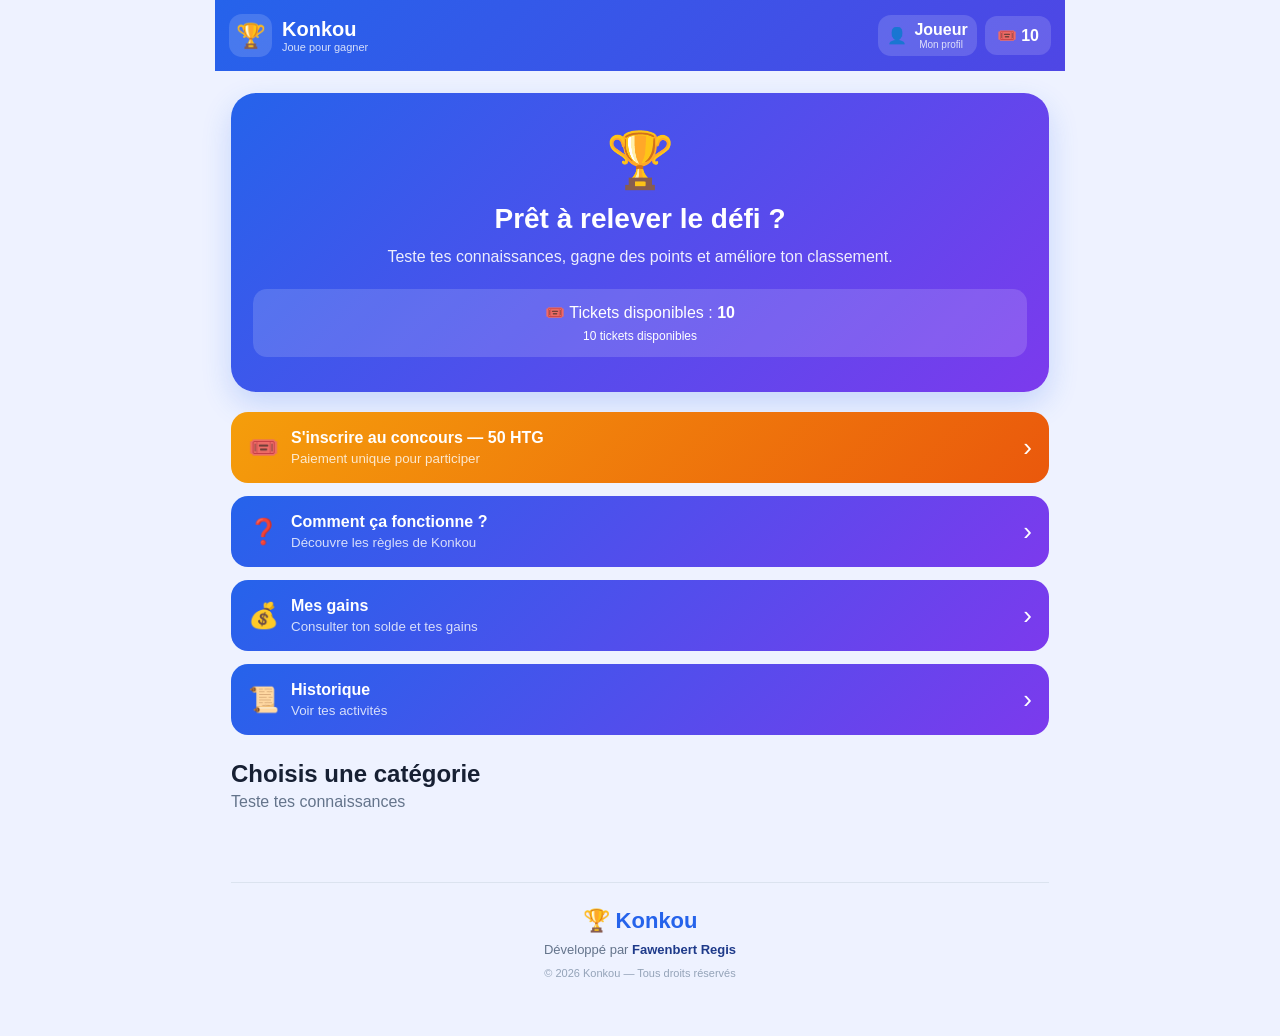
==== commit db5949e2: "Update index.html" ====
--- a/index.html
+++ b/index.html
@@ -464,6 +464,100 @@
 ["Quel gaz est essentiel à la respiration humaine ?",["Oxygène","Hydrogène","Hélium","Méthane"],0],
 ["Quelle est la formule chimique de l'eau ?",["H2O","CO2","O2","NaCl"],0],
 ["Quelle force nous maintient sur Terre ?",["Gravité","Magnétisme","Friction","Pression"],0],
+   Voici la suite pour ⚽ Sport, toujours sans espaces inutiles :
+
+{
+name:"⚽ Sport",
+questions:[
+["Combien de joueurs composent une équipe de football sur le terrain ?",["9","10","11","12"],2],
+["Combien de minutes dure normalement un match de football ?",["60","75","90","100"],2],
+["Combien de mi-temps comporte un match de football ?",["1","2","3","4"],1],
+["Quel pays a remporté la Coupe du monde de football 2022 ?",["France","Brésil","Argentine","Allemagne"],2],
+["Dans quel pays le football moderne est-il né ?",["France","Angleterre","Brésil","Espagne"],1],
+["Combien de joueurs composent une équipe de basket sur le terrain ?",["4","5","6","7"],1],
+["Combien de points vaut un lancer franc au basket-ball ?",["1","2","3","4"],0],
+["Combien de points vaut généralement un tir derrière la ligne à trois points ?",["1","2","3","4"],2],
+["Dans quel sport utilise-t-on un volant ?",["Tennis","Badminton","Basket-ball","Golf"],1],
+["Combien de joueurs composent une équipe de volley-ball sur le terrain ?",["5","6","7","8"],1],
+["Quel sport est pratiqué sur un ring ?",["Boxe","Golf","Natation","Cyclisme"],0],
+["Quel sport utilise une balle jaune et une raquette ?",["Tennis","Football","Rugby","Hockey"],0],
+["Combien de sets faut-il généralement gagner pour remporter un match de tennis masculin en Grand Chelem ?",["2","3","4","5"],1],
+["Quel tournoi de tennis se joue sur terre battue à Paris ?",["Wimbledon","US Open","Roland-Garros","Open d'Australie"],2],
+["Quel tournoi de tennis se joue sur gazon ?",["Roland-Garros","Wimbledon","US Open","Open d'Australie"],1],
+["Dans quel sport trouve-t-on un touchdown ?",["Football américain","Basket-ball","Tennis","Baseball"],0],
+["Dans quel sport utilise-t-on un club et une balle ?",["Golf","Football","Volley-ball","Natation"],0],
+["Combien de trous compte un parcours de golf standard ?",["9","12","18","24"],2],
+["Quel pays est célèbre pour le sumo ?",["Chine","Japon","Corée du Sud","Thaïlande"],1],
+["Quel sport est associé au Tour de France ?",["Cyclisme","Athlétisme","Natation","Rugby"],0],
+["Combien de joueurs composent une équipe de baseball sur le terrain ?",["7","8","9","10"],2],
+["Quel sport utilise une batte et une balle ?",["Baseball","Tennis","Golf","Rugby"],0],
+["Dans quel sport trouve-t-on un gardien de but ?",["Football","Tennis","Golf","Athlétisme"],0],
+["Quel pays a remporté la Coupe du monde de football 2014 ?",["Brésil","Allemagne","Argentine","Espagne"],1],
+["Quel pays a remporté la Coupe du monde de football 2010 ?",["Espagne","France","Italie","Allemagne"],0],
+["Quel pays a remporté la Coupe du monde de football 2006 ?",["France","Italie","Brésil","Allemagne"],1],
+["Quel athlète est célèbre pour ses records au sprint ?",["Usain Bolt","Michael Phelps","Roger Federer","Tiger Woods"],0],
+["Quel sport pratique Michael Phelps ?",["Natation","Athlétisme","Cyclisme","Boxe"],0],
+["Quel sport pratique Tiger Woods ?",["Golf","Tennis","Basket-ball","Football"],0],
+["Quel sport pratique Roger Federer ?",["Tennis","Golf","Football","Rugby"],0],
+["Combien de médailles composent généralement un podium olympique ?",["2","3","4","5"],1],
+["Quelle couleur représente généralement la première place aux Jeux olympiques ?",["Argent","Bronze","Or","Cuivre"],2],
+["Quel sport est associé au Tournoi des Six Nations ?",["Rugby","Football","Tennis","Golf"],0],
+["Combien de joueurs composent une équipe de rugby à XV ?",["11","13","15","17"],2],
+["Quel sport utilise un palet ?",["Hockey","Football","Basket-ball","Tennis"],0],
+["Quel sport se pratique principalement sur une piste avec des patins ?",["Patinage","Golf","Boxe","Rugby"],0],
+["Quelle épreuve consiste à courir 42,195 km ?",["Sprint","Marathon","Relais","Décathlon"],1],
+["Combien d'épreuves comporte un décathlon ?",["8","9","10","12"],2],
+["Quel sport combine natation, cyclisme et course à pied ?",["Triathlon","Pentathlon","Décathlon","Biathlon"],0],
+["Quel sport combine ski et tir à la carabine ?",["Biathlon","Triathlon","Ski alpin","Pentathlon"],0]
+]
+},
+continue
+
+Voici la suite pour 🧪 Sciences, toujours dans le même format et sans espaces inutiles :
+
+{
+name:"🧪 Sciences",
+questions:[
+["Quelle planète est la plus proche du Soleil ?",["Mercure","Vénus","Terre","Mars"],0],
+["Quelle est la plus grande planète du système solaire ?",["Terre","Saturne","Jupiter","Neptune"],2],
+["Quelle planète est surnommée la planète rouge ?",["Vénus","Mars","Jupiter","Mercure"],1],
+["Quelle planète possède des anneaux très visibles ?",["Mars","Saturne","Mercure","Vénus"],1],
+["Quel est le satellite naturel de la Terre ?",["Mars","La Lune","Vénus","Le Soleil"],1],
+["Quelle étoile est au centre du système solaire ?",["Sirius","Polaris","Le Soleil","Véga"],2],
+["Combien de planètes composent le système solaire ?",["7","8","9","10"],1],
+["Quelle planète est connue pour sa grande tache rouge ?",["Jupiter","Mars","Saturne","Neptune"],0],
+["Quelle planète est la plus éloignée du Soleil parmi les huit planètes ?",["Uranus","Saturne","Neptune","Jupiter"],2],
+["Quel gaz est indispensable à la respiration humaine ?",["Azote","Oxygène","Hydrogène","Hélium"],1],
+["Quel gaz les humains rejettent principalement lors de la respiration ?",["Oxygène","Azote","Dioxyde de carbone","Hélium"],2],
+["Quelle est la formule chimique de l'eau ?",["CO2","H2O","O2","NaCl"],1],
+["Quelle est la formule chimique du dioxyde de carbone ?",["CO2","H2O","O2","CH4"],0],
+["Quel organe pompe le sang dans le corps humain ?",["Poumon","Cœur","Foie","Rein"],1],
+["Quel organe permet principalement les échanges gazeux ?",["Cœur","Poumon","Estomac","Foie"],1],
+["Quel organe filtre le sang et produit l'urine ?",["Rein","Cœur","Poumon","Pancréas"],0],
+["Quel organe produit principalement la bile ?",["Foie","Estomac","Rein","Cœur"],0],
+["Quel organe permet principalement la digestion mécanique des aliments ?",["Estomac","Poumon","Cœur","Rein"],0],
+["Combien de chromosomes possède normalement une cellule humaine ?",["23","44","46","48"],2],
+["Quelle molécule contient l'information génétique ?",["ADN","ATP","CO2","H2O"],0],
+["Quelle partie de la cellule contient généralement l'ADN ?",["Noyau","Membrane","Cytoplasme","Ribosome"],0],
+["Quelle science étudie les êtres vivants ?",["Physique","Biologie","Géologie","Astronomie"],1],
+["Quelle science étudie les astres et l'univers ?",["Biologie","Chimie","Astronomie","Géographie"],2],
+["Quelle science étudie la matière et ses transformations ?",["Chimie","Histoire","Géographie","Biologie"],0],
+["Quelle science étudie les forces et les mouvements ?",["Physique","Biologie","Chimie","Botanique"],0],
+["Quelle force attire les objets vers la Terre ?",["Magnétisme","Gravité","Friction","Électricité"],1],
+["Quelle unité mesure une force ?",["Joule","Newton","Watt","Volt"],1],
+["Quelle unité mesure l'énergie ?",["Newton","Joule","Pascal","Ampère"],1],
+["Quelle unité mesure la puissance ?",["Watt","Volt","Ohm","Newton"],0],
+["Quelle unité mesure le courant électrique ?",["Ampère","Volt","Watt","Joule"],0],
+["Quelle unité mesure la tension électrique ?",["Volt","Ampère","Ohm","Watt"],0],
+["Quel métal est liquide à température ambiante ?",["Fer","Mercure","Cuivre","Aluminium"],1],
+["Quel est le symbole chimique de l'or ?",["Ag","Au","Fe","Cu"],1],
+["Quel est le symbole chimique du fer ?",["Fe","Fr","F","Ir"],0],
+["Quel est le symbole chimique de l'oxygène ?",["O","Ox","Og","C"],0],
+["Quel est le symbole chimique du sodium ?",["S","Na","So","Sd"],1],
+["Quel est le pH d'une solution neutre ?",["0","5","7","14"],2],
+["Quelle substance est nécessaire à la photosynthèse ?",["Dioxyde de carbone","Essence","Pétrole","Fer"],0],
+["Quelle partie de la plante absorbe principalement l'eau ?",["Fleurs","Racines","Fruits","Graines"],1],
+["Quel pigment donne principalement sa couleur verte aux feuilles ?",["Chlorophylle","Hémoglobine","Mélanine","Kératine"],0]
 ["Quel est le satellite naturel de la Terre ?",["La Lune","Mars","Le Soleil","Vénus"],0],
 ["Combien de chromosomes possède normalement une cellule humaine somatique ?",["23","46","44","48"],1],
 ["Quel organe permet principalement de respirer ?",["Poumons","Cœur","Foie","Estomac"],0],
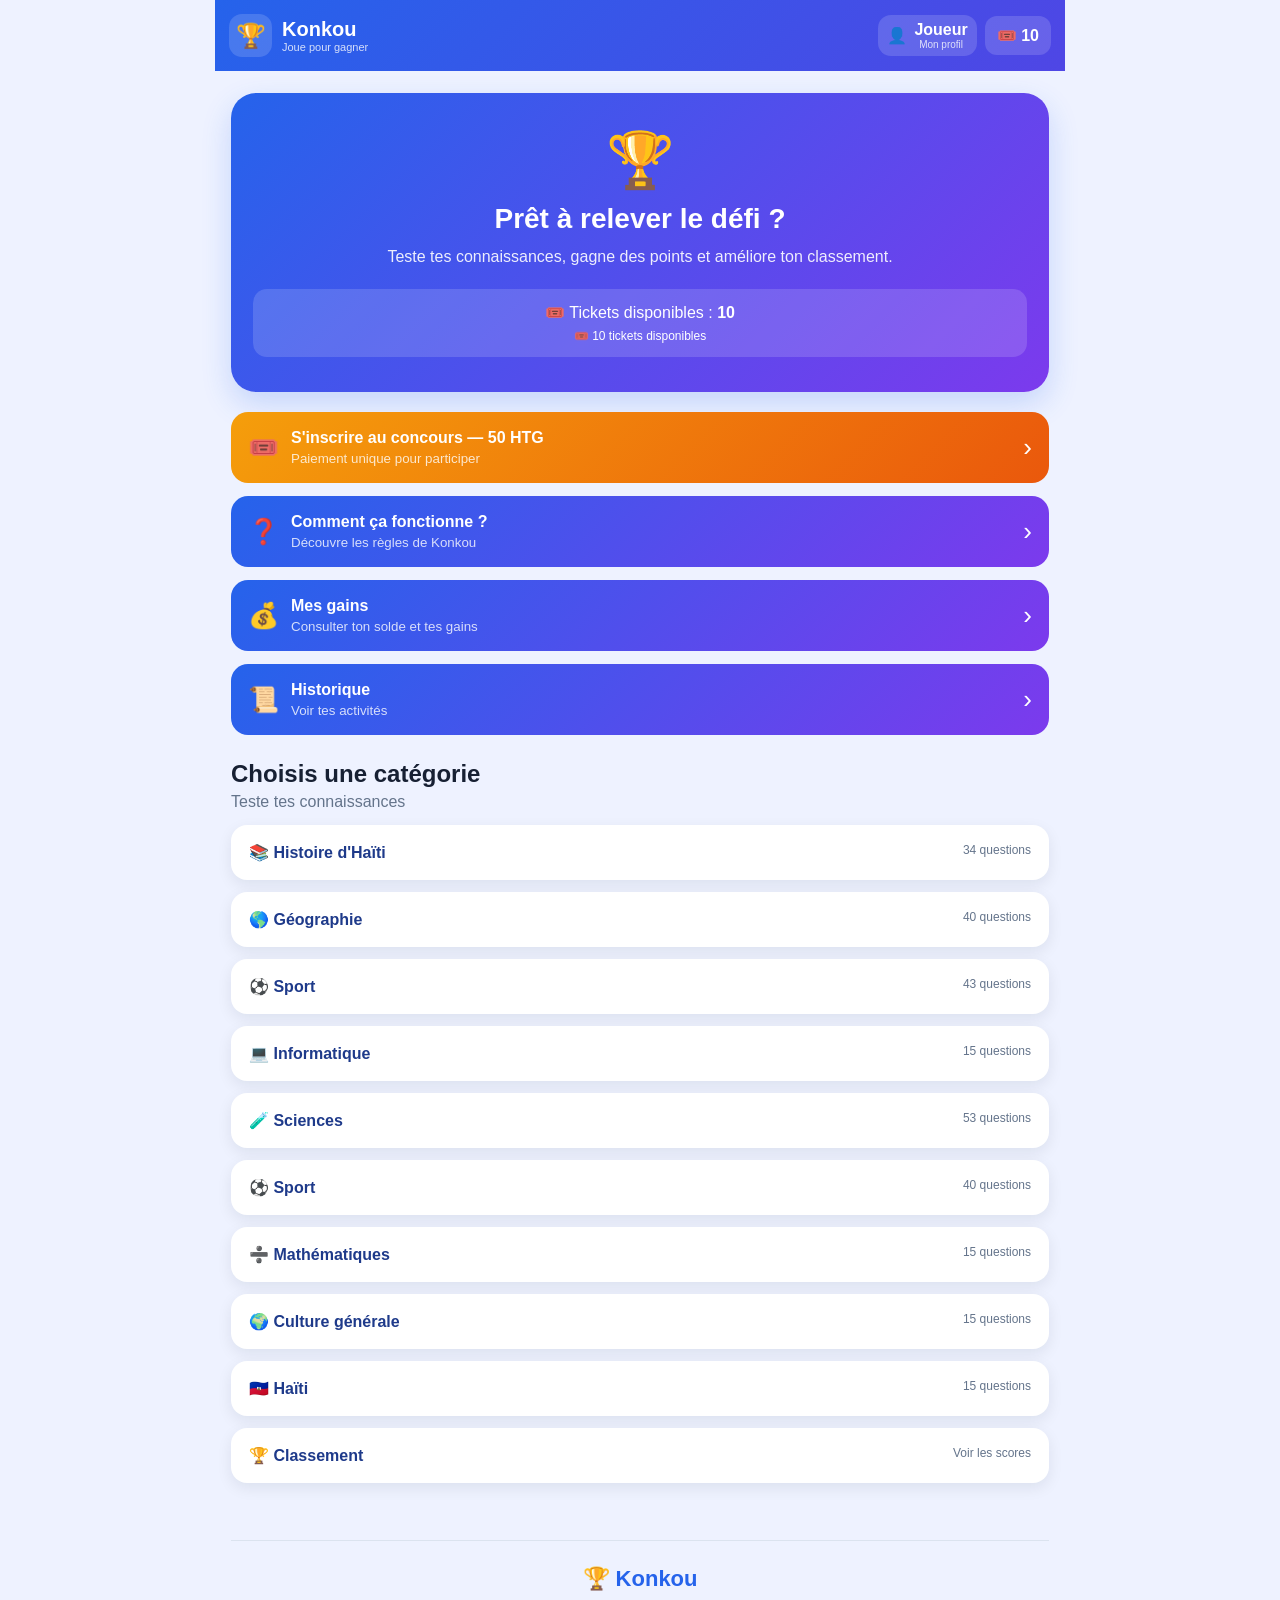
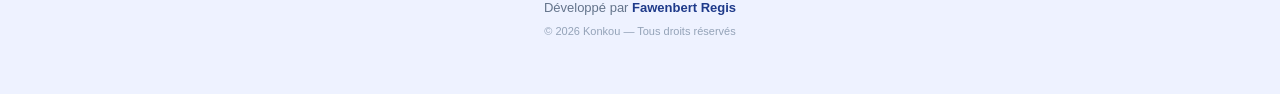
==== commit a7e2c88a: "Update index.html" ====
--- a/index.html
+++ b/index.html
@@ -460,64 +460,6 @@
 questions:[
 ["Quelle planète est la plus proche du Soleil ?",["Mercure","Vénus","Terre","Mars"],0],
 ["Quelle planète est surnommée la planète rouge ?",["Mars","Jupiter","Vénus","Mercure"],0],
-["Quel organe pompe le sang ?",["Le cœur","Le foie","Le poumon","Le rein"],0],
-["Quel gaz est essentiel à la respiration humaine ?",["Oxygène","Hydrogène","Hélium","Méthane"],0],
-["Quelle est la formule chimique de l'eau ?",["H2O","CO2","O2","NaCl"],0],
-["Quelle force nous maintient sur Terre ?",["Gravité","Magnétisme","Friction","Pression"],0],
-   Voici la suite pour ⚽ Sport, toujours sans espaces inutiles :
-
-{
-name:"⚽ Sport",
-questions:[
-["Combien de joueurs composent une équipe de football sur le terrain ?",["9","10","11","12"],2],
-["Combien de minutes dure normalement un match de football ?",["60","75","90","100"],2],
-["Combien de mi-temps comporte un match de football ?",["1","2","3","4"],1],
-["Quel pays a remporté la Coupe du monde de football 2022 ?",["France","Brésil","Argentine","Allemagne"],2],
-["Dans quel pays le football moderne est-il né ?",["France","Angleterre","Brésil","Espagne"],1],
-["Combien de joueurs composent une équipe de basket sur le terrain ?",["4","5","6","7"],1],
-["Combien de points vaut un lancer franc au basket-ball ?",["1","2","3","4"],0],
-["Combien de points vaut généralement un tir derrière la ligne à trois points ?",["1","2","3","4"],2],
-["Dans quel sport utilise-t-on un volant ?",["Tennis","Badminton","Basket-ball","Golf"],1],
-["Combien de joueurs composent une équipe de volley-ball sur le terrain ?",["5","6","7","8"],1],
-["Quel sport est pratiqué sur un ring ?",["Boxe","Golf","Natation","Cyclisme"],0],
-["Quel sport utilise une balle jaune et une raquette ?",["Tennis","Football","Rugby","Hockey"],0],
-["Combien de sets faut-il généralement gagner pour remporter un match de tennis masculin en Grand Chelem ?",["2","3","4","5"],1],
-["Quel tournoi de tennis se joue sur terre battue à Paris ?",["Wimbledon","US Open","Roland-Garros","Open d'Australie"],2],
-["Quel tournoi de tennis se joue sur gazon ?",["Roland-Garros","Wimbledon","US Open","Open d'Australie"],1],
-["Dans quel sport trouve-t-on un touchdown ?",["Football américain","Basket-ball","Tennis","Baseball"],0],
-["Dans quel sport utilise-t-on un club et une balle ?",["Golf","Football","Volley-ball","Natation"],0],
-["Combien de trous compte un parcours de golf standard ?",["9","12","18","24"],2],
-["Quel pays est célèbre pour le sumo ?",["Chine","Japon","Corée du Sud","Thaïlande"],1],
-["Quel sport est associé au Tour de France ?",["Cyclisme","Athlétisme","Natation","Rugby"],0],
-["Combien de joueurs composent une équipe de baseball sur le terrain ?",["7","8","9","10"],2],
-["Quel sport utilise une batte et une balle ?",["Baseball","Tennis","Golf","Rugby"],0],
-["Dans quel sport trouve-t-on un gardien de but ?",["Football","Tennis","Golf","Athlétisme"],0],
-["Quel pays a remporté la Coupe du monde de football 2014 ?",["Brésil","Allemagne","Argentine","Espagne"],1],
-["Quel pays a remporté la Coupe du monde de football 2010 ?",["Espagne","France","Italie","Allemagne"],0],
-["Quel pays a remporté la Coupe du monde de football 2006 ?",["France","Italie","Brésil","Allemagne"],1],
-["Quel athlète est célèbre pour ses records au sprint ?",["Usain Bolt","Michael Phelps","Roger Federer","Tiger Woods"],0],
-["Quel sport pratique Michael Phelps ?",["Natation","Athlétisme","Cyclisme","Boxe"],0],
-["Quel sport pratique Tiger Woods ?",["Golf","Tennis","Basket-ball","Football"],0],
-["Quel sport pratique Roger Federer ?",["Tennis","Golf","Football","Rugby"],0],
-["Combien de médailles composent généralement un podium olympique ?",["2","3","4","5"],1],
-["Quelle couleur représente généralement la première place aux Jeux olympiques ?",["Argent","Bronze","Or","Cuivre"],2],
-["Quel sport est associé au Tournoi des Six Nations ?",["Rugby","Football","Tennis","Golf"],0],
-["Combien de joueurs composent une équipe de rugby à XV ?",["11","13","15","17"],2],
-["Quel sport utilise un palet ?",["Hockey","Football","Basket-ball","Tennis"],0],
-["Quel sport se pratique principalement sur une piste avec des patins ?",["Patinage","Golf","Boxe","Rugby"],0],
-["Quelle épreuve consiste à courir 42,195 km ?",["Sprint","Marathon","Relais","Décathlon"],1],
-["Combien d'épreuves comporte un décathlon ?",["8","9","10","12"],2],
-["Quel sport combine natation, cyclisme et course à pied ?",["Triathlon","Pentathlon","Décathlon","Biathlon"],0],
-["Quel sport combine ski et tir à la carabine ?",["Biathlon","Triathlon","Ski alpin","Pentathlon"],0]
-]
-},
-continue
-
-Voici la suite pour 🧪 Sciences, toujours dans le même format et sans espaces inutiles :
-
-{
-name:"🧪 Sciences",
-questions:[
 ["Quelle planète est la plus proche du Soleil ?",["Mercure","Vénus","Terre","Mars"],0],
 ["Quelle est la plus grande planète du système solaire ?",["Terre","Saturne","Jupiter","Neptune"],2],
 ["Quelle planète est surnommée la planète rouge ?",["Vénus","Mars","Jupiter","Mercure"],1],
@@ -567,8 +509,59 @@
 ["Quel métal est liquide à température ambiante ?",["Mercure","Fer","Cuivre","Aluminium"],0],
 ["Quelle unité mesure la température du SI ?",["Kelvin","Mètre","Newton","Joule"],0],
 ["Quelle science étudie les êtres vivants ?",["Biologie","Géologie","Astronomie","Physique"],0]
+["Quel organe pompe le sang ?",["Le cœur","Le foie","Le poumon","Le rein"],0],
+["Quel gaz est essentiel à la respiration humaine ?",["Oxygène","Hydrogène","Hélium","Méthane"],0],
+["Quelle est la formule chimique de l'eau ?",["H2O","CO2","O2","NaCl"],0],
+["Quelle force nous maintient sur Terre ?",["Gravité","Magnétisme","Friction","Pression"],0],
+] 
+},
+   
+{
+name:"⚽ Sport",
+questions:[
+["Combien de joueurs composent une équipe de football sur le terrain ?",["9","10","11","12"],2],
+["Combien de minutes dure normalement un match de football ?",["60","75","90","100"],2],
+["Combien de mi-temps comporte un match de football ?",["1","2","3","4"],1],
+["Quel pays a remporté la Coupe du monde de football 2022 ?",["France","Brésil","Argentine","Allemagne"],2],
+["Dans quel pays le football moderne est-il né ?",["France","Angleterre","Brésil","Espagne"],1],
+["Combien de joueurs composent une équipe de basket sur le terrain ?",["4","5","6","7"],1],
+["Combien de points vaut un lancer franc au basket-ball ?",["1","2","3","4"],0],
+["Combien de points vaut généralement un tir derrière la ligne à trois points ?",["1","2","3","4"],2],
+["Dans quel sport utilise-t-on un volant ?",["Tennis","Badminton","Basket-ball","Golf"],1],
+["Combien de joueurs composent une équipe de volley-ball sur le terrain ?",["5","6","7","8"],1],
+["Quel sport est pratiqué sur un ring ?",["Boxe","Golf","Natation","Cyclisme"],0],
+["Quel sport utilise une balle jaune et une raquette ?",["Tennis","Football","Rugby","Hockey"],0],
+["Combien de sets faut-il généralement gagner pour remporter un match de tennis masculin en Grand Chelem ?",["2","3","4","5"],1],
+["Quel tournoi de tennis se joue sur terre battue à Paris ?",["Wimbledon","US Open","Roland-Garros","Open d'Australie"],2],
+["Quel tournoi de tennis se joue sur gazon ?",["Roland-Garros","Wimbledon","US Open","Open d'Australie"],1],
+["Dans quel sport trouve-t-on un touchdown ?",["Football américain","Basket-ball","Tennis","Baseball"],0],
+["Dans quel sport utilise-t-on un club et une balle ?",["Golf","Football","Volley-ball","Natation"],0],
+["Combien de trous compte un parcours de golf standard ?",["9","12","18","24"],2],
+["Quel pays est célèbre pour le sumo ?",["Chine","Japon","Corée du Sud","Thaïlande"],1],
+["Quel sport est associé au Tour de France ?",["Cyclisme","Athlétisme","Natation","Rugby"],0],
+["Combien de joueurs composent une équipe de baseball sur le terrain ?",["7","8","9","10"],2],
+["Quel sport utilise une batte et une balle ?",["Baseball","Tennis","Golf","Rugby"],0],
+["Dans quel sport trouve-t-on un gardien de but ?",["Football","Tennis","Golf","Athlétisme"],0],
+["Quel pays a remporté la Coupe du monde de football 2014 ?",["Brésil","Allemagne","Argentine","Espagne"],1],
+["Quel pays a remporté la Coupe du monde de football 2010 ?",["Espagne","France","Italie","Allemagne"],0],
+["Quel pays a remporté la Coupe du monde de football 2006 ?",["France","Italie","Brésil","Allemagne"],1],
+["Quel athlète est célèbre pour ses records au sprint ?",["Usain Bolt","Michael Phelps","Roger Federer","Tiger Woods"],0],
+["Quel sport pratique Michael Phelps ?",["Natation","Athlétisme","Cyclisme","Boxe"],0],
+["Quel sport pratique Tiger Woods ?",["Golf","Tennis","Basket-ball","Football"],0],
+["Quel sport pratique Roger Federer ?",["Tennis","Golf","Football","Rugby"],0],
+["Combien de médailles composent généralement un podium olympique ?",["2","3","4","5"],1],
+["Quelle couleur représente généralement la première place aux Jeux olympiques ?",["Argent","Bronze","Or","Cuivre"],2],
+["Quel sport est associé au Tournoi des Six Nations ?",["Rugby","Football","Tennis","Golf"],0],
+["Combien de joueurs composent une équipe de rugby à XV ?",["11","13","15","17"],2],
+["Quel sport utilise un palet ?",["Hockey","Football","Basket-ball","Tennis"],0],
+["Quel sport se pratique principalement sur une piste avec des patins ?",["Patinage","Golf","Boxe","Rugby"],0],
+["Quelle épreuve consiste à courir 42,195 km ?",["Sprint","Marathon","Relais","Décathlon"],1],
+["Combien d'épreuves comporte un décathlon ?",["8","9","10","12"],2],
+["Quel sport combine natation, cyclisme et course à pied ?",["Triathlon","Pentathlon","Décathlon","Biathlon"],0],
+["Quel sport combine ski et tir à la carabine ?",["Biathlon","Triathlon","Ski alpin","Pentathlon"],0]
 ]
 },
+
 
 {
 name:"➗ Mathématiques",
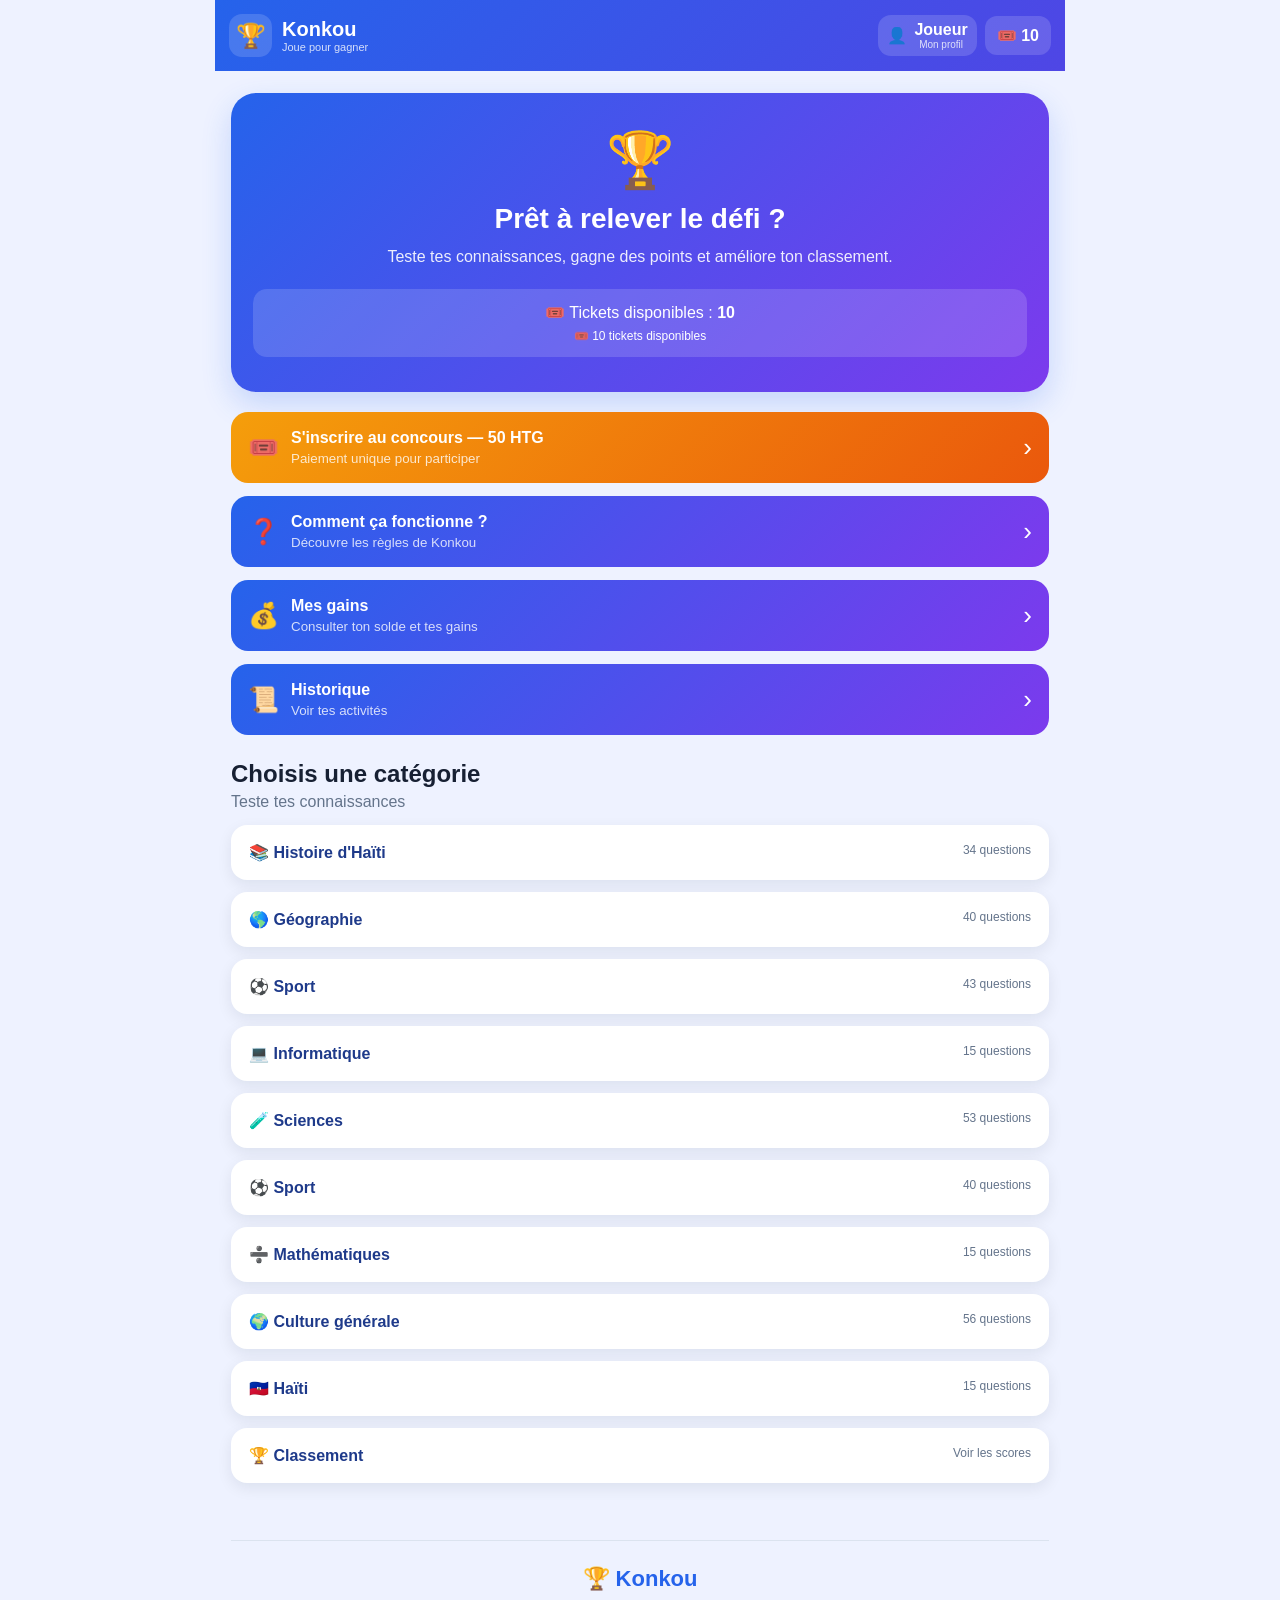
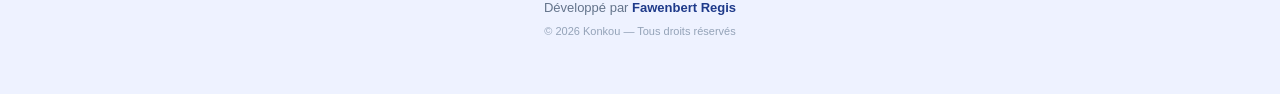
==== commit 56572948: "Update index.html" ====
--- a/index.html
+++ b/index.html
@@ -596,6 +596,47 @@
 ["Quel est le plus grand désert chaud du monde ?",["Sahara","Gobi","Kalahari","Atacama"],0],
 ["Quelle langue est principalement parlée au Brésil ?",["Espagnol","Portugais","Français","Anglais"],1],
 ["Quel est le symbole chimique de l'or ?",["Ag","Au","Fe","Cu"],1],
+["Quelle est la capitale de la Norvège ?",["Stockholm","Oslo","Helsinki","Copenhague"],1],
+["Quel est le symbole chimique de l'argent ?",["Ag","Au","Ar","Al"],0],
+["Combien de côtés possède un octogone ?",["6","7","8","9"],2],
+["Quel pays est surnommé le pays des mille lacs ?",["Norvège","Finlande","Suède","Islande"],1],
+["Quel est le plus grand organe du corps humain ?",["Cœur","Foie","Peau","Poumon"],2],
+["Quelle planète est connue pour ses grands anneaux ?",["Mars","Saturne","Mercure","Vénus"],1],
+["Quelle est la capitale de la Turquie ?",["Istanbul","Ankara","Izmir","Bursa"],1],
+["Quel est le plus grand désert chaud du monde ?",["Gobi","Sahara","Kalahari","Atacama"],1],
+["Quel animal possède une trompe ?",["Rhinocéros","Éléphant","Girafe","Hippopotame"],1],
+["Quel est le nom de notre galaxie ?",["Andromède","Voie lactée","Orion","Sombrero"],1],
+["Quelle est la capitale de la Suisse ?",["Zurich","Genève","Berne","Bâle"],2],
+["Quel gaz les plantes absorbent-elles principalement pour la photosynthèse ?",["Oxygène","Azote","Dioxyde de carbone","Hydrogène"],2],
+["Quel est le plus haut sommet d'Afrique ?",["Mont Kenya","Kilimandjaro","Mont Elbrouz","Atlas"],1],
+["Quel pays possède la plus grande superficie au monde ?",["Canada","Chine","Russie","États-Unis"],2],
+["Quel instrument mesure la température ?",["Baromètre","Thermomètre","Anémomètre","Sismographe"],1],
+["Quelle est la capitale de l'Argentine ?",["Lima","Buenos Aires","Santiago","Montevideo"],1],
+["Quel animal est capable de changer de couleur pour se camoufler ?",["Chameau","Caméléon","Dauphin","Panda"],1],
+["Quel est le nom de la science qui étudie les tremblements de terre ?",["Sismologie","Astronomie","Botanique","Zoologie"],0],
+["Quel est le plus petit continent ?",["Europe","Australie","Antarctique","Amérique du Sud"],1],
+["Quelle est la capitale de la Belgique ?",["Bruxelles","Anvers","Liège","Bruges"],0],
+["Quel métal est attiré par un aimant ?",["Fer","Or","Cuivre","Argent"],0],
+["Quel est le principal gaz présent dans l'atmosphère terrestre ?",["Oxygène","Azote","Hydrogène","Dioxyde de carbone"],1],
+["Quel pays est célèbre pour le mont Fuji ?",["Chine","Japon","Corée du Sud","Thaïlande"],1],
+["Combien de dents possède généralement un adulte ?",["28","30","32","36"],2],
+["Quelle est la capitale de l'Égypte ?",["Alexandrie","Le Caire","Gizeh","Louxor"],1],
+["Quel animal est le symbole traditionnel de la sagesse ?",["Lion","Hibou","Aigle","Renard"],1],
+["Quel est le plus grand océan après le Pacifique ?",["Atlantique","Indien","Arctique","Antarctique"],0],
+["Quelle est la capitale du Kenya ?",["Nairobi","Mombasa","Kisumu","Nakuru"],0],
+["Quel organe permet principalement de respirer ?",["Cœur","Poumons","Foie","Reins"],1],
+["Quelle planète est surnommée la planète bleue ?",["Terre","Neptune","Uranus","Vénus"],0],
+["Quel est le nom du processus par lequel l'eau devient de la vapeur ?",["Fusion","Évaporation","Condensation","Solidification"],1],
+["Quelle est la capitale de l'Inde ?",["Mumbai","New Delhi","Kolkata","Chennai"],1],
+["Quel animal est le plus rapide sur terre ?",["Lion","Guépard","Cheval","Léopard"],1],
+["Quel est le plus grand pays d'Amérique du Sud ?",["Argentine","Brésil","Pérou","Colombie"],1],
+["Quelle est la capitale de la Corée du Sud ?",["Busan","Séoul","Incheon","Daegu"],1],
+["Quel instrument sert à observer les étoiles et les planètes ?",["Microscope","Télescope","Baromètre","Périscope"],1],
+["Quel est le symbole chimique du potassium ?",["P","K","Po","Pt"],1],
+["Quelle est la capitale de la Nouvelle-Zélande ?",["Auckland","Wellington","Christchurch","Hamilton"],1],
+["Quel animal est connu pour produire du miel ?",["Papillon","Abeille","Fourmi","Guêpe"],1],
+["Quel est le nom du satellite naturel de la Terre ?",["Mars","Soleil","Lune","Vénus"],2],
+["Quelle est la capitale de l'Autriche ?",["Salzbourg","Vienne","Graz","Innsbruck"],1],
 ["Combien de jours compte une année normale ?",["360","364","365","366"],2],
 ["Quel instrument possède généralement 88 touches ?",["Piano","Guitare","Violon","Flûte"],0],
 ["Qui a peint la Joconde ?",["Leonard de Vinci","Pablo Picasso","Van Gogh","Michel-Ange"],0],
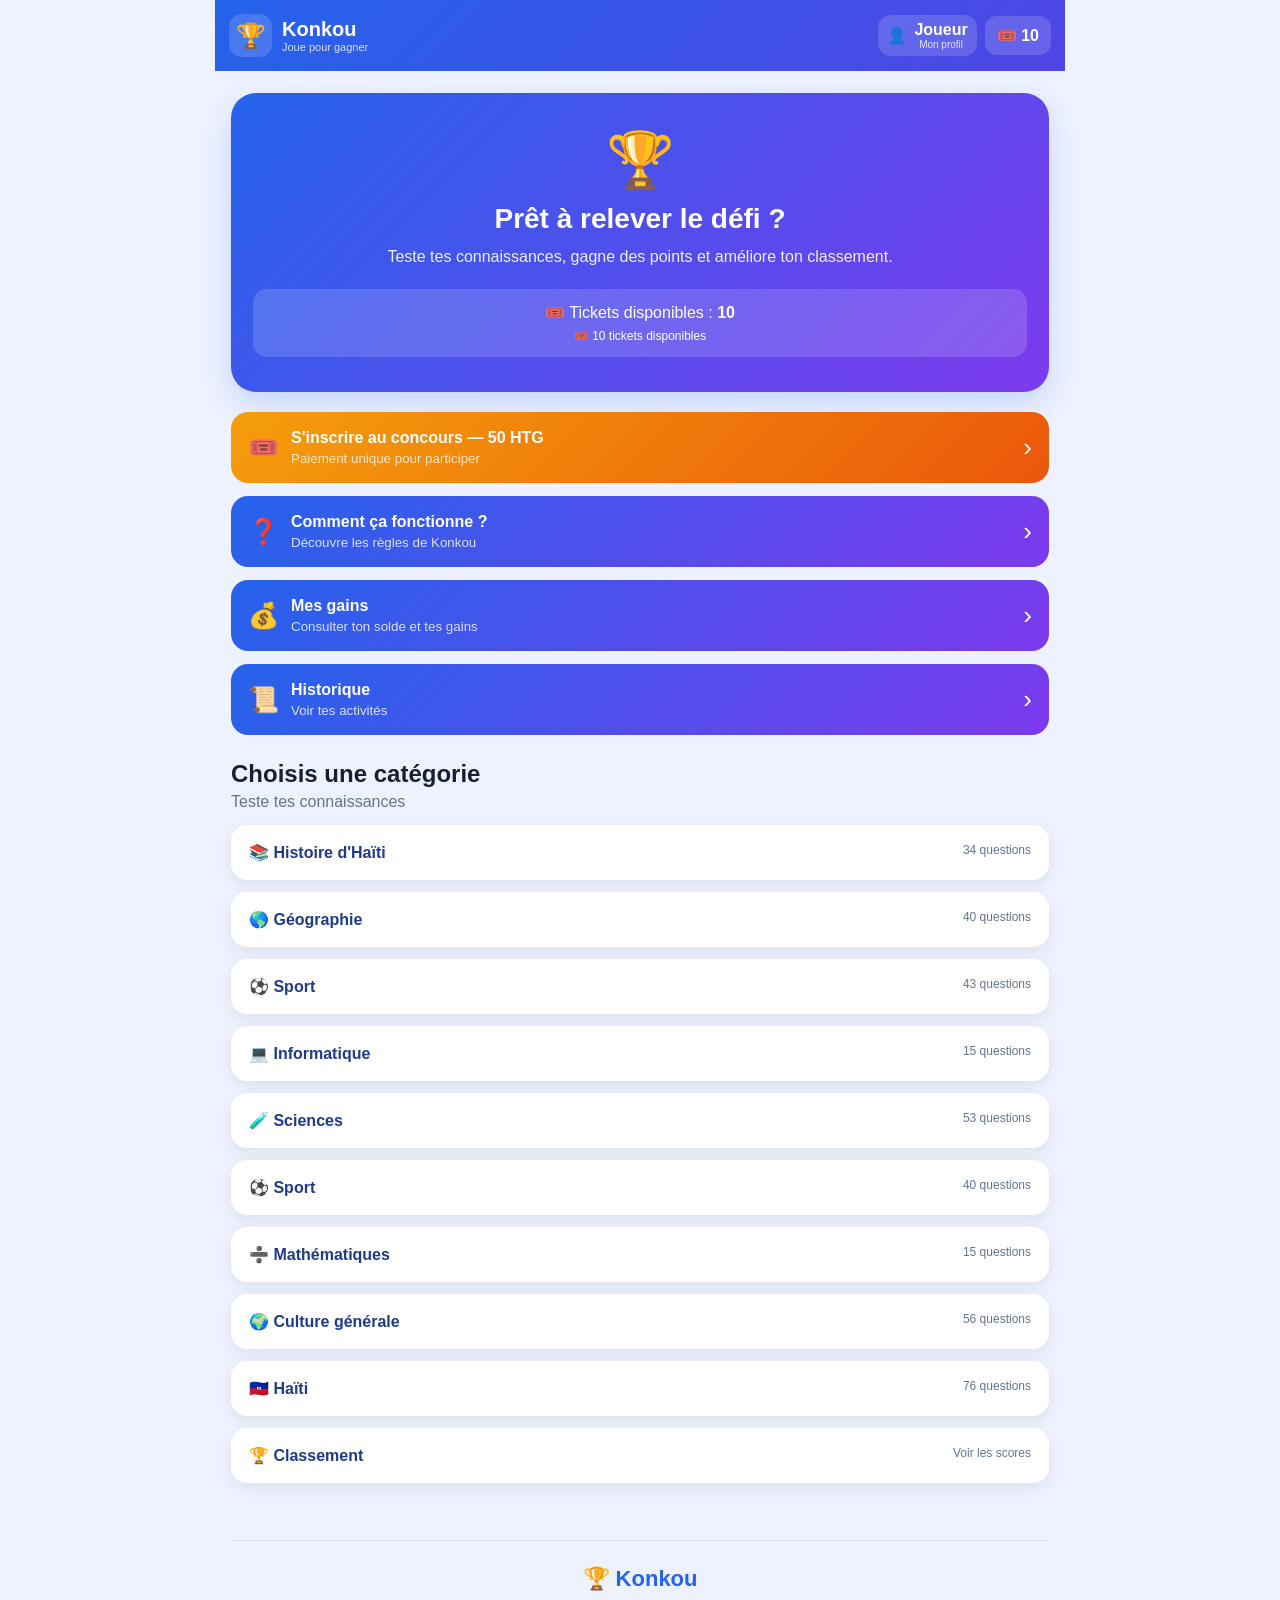
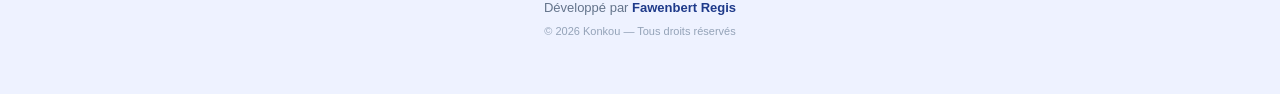
==== commit 4ead7629: "Update index.html" ====
--- a/index.html
+++ b/index.html
@@ -656,6 +656,67 @@
 ["Quelles sont les couleurs principales du drapeau haïtien ?",["Bleu et rouge","Vert et jaune","Noir et blanc","Rouge et blanc"],0],
 ["Quelle ville est appelée la Cité de l'Indépendance ?",["Gonaïves","Jacmel","Port-au-Prince","Hinche"],0],
 ["Dans quelle ville se trouve la Citadelle Laferrière ?",["Milot","Jacmel","Les Cayes","Port-au-Prince"],0],
+["Qui est le Premier ministre d'Haïti en août 2026 ?",["Alix Didier Fils-Aimé","Garry Conille","Ariel Henry","Michel Patrick Boisvert"],0],
+["Quelle institution est chargée d'organiser les élections en Haïti ?",["La BRH","Le CEP","La PNH","La Cour de cassation"],1],
+["Quelle est la date prévue pour le premier tour des élections générales de 2026 en Haïti ?",["30 août 2026","13 décembre 2026","7 février 2027","6 décembre 2026"],1],
+["Quelle est la date prévue pour les élections générales selon le calendrier annoncé récemment ?",["13 décembre 2026","1er janvier 2027","30 août 2026","7 février 2027"],0],
+["Depuis quelle année Haïti n'avait-il pas organisé d'élection présidentielle ?",["2016","2018","2020","2021"],0],
+["Quel président haïtien a été assassiné en juillet 2021 ?",["Jovenel Moïse","Michel Martelly","René Préval","Jocelerme Privert"],0],
+["Quel organisme international soutient actuellement le processus électoral haïtien ?",["OEA","OTAN","ASEAN","Union européenne uniquement"],0],
+["Quelle organisation régionale travaille avec Haïti sur le processus électoral ?",["CARICOM","ASEAN","Mercosur","Union africaine"],0],
+["Quel est le principal problème qui menace actuellement l'organisation des élections en Haïti ?",["Le manque de pluie","L'insécurité","Le manque de plages","Le froid"],1],
+["Quelle institution haïtienne est principalement chargée de la sécurité publique ?",["PNH","BRH","CEP","DGI"],0],
+["Que signifie PNH en Haïti ?",["Police Nationale d'Haïti","Protection Nationale Haïtienne","Patrouille Nationale d'Haïti","Police Nord Haïti"],0],
+["Quel est l'un des principaux défis humanitaires actuels en Haïti ?",["Les déplacements de population","La neige","Les avalanches","Le gel des routes"],0],
+["Quel phénomène a provoqué le déplacement d'un très grand nombre de personnes en Haïti ?",["La violence armée","Les tempêtes de neige","Les éruptions volcaniques","Les avalanches"],0],
+["Quelle ville est particulièrement touchée par la crise sécuritaire actuelle ?",["Port-au-Prince","Les Cayes uniquement","Jacmel uniquement","Cap-Haïtien uniquement"],0],
+["Quel problème affecte fortement les principaux axes routiers en Haïti ?",["L'insécurité","La neige","Le verglas","Les tempêtes de sable"],0],
+["Quel secteur est fortement affecté par l'insécurité en Haïti ?",["Les transports","L'astronomie","Le ski","La pêche polaire"],0],
+["Quelle institution financière est la banque centrale d'Haïti ?",["BRH","BNC","CEP","PNH"],0],
+["Que signifie BRH ?",["Banque de la République d'Haïti","Banque Régionale Haïtienne","Banque Royale d'Haïti","Bureau des Revenus Haïtiens"],0],
+["Quel est un défi majeur de l'économie haïtienne actuellement ?",["La faiblesse de l'activité économique","La surproduction de pétrole","Le manque de neige","L'excès de forêts"],0],
+["Quel facteur pourrait contribuer à améliorer la confiance dans l'économie haïtienne ?",["Une amélioration de la sécurité","La fermeture des écoles","La suppression des routes","L'arrêt des échanges"],0],
+["Quel phénomène économique est important pour de nombreuses familles haïtiennes ?",["Les transferts de la diaspora","La production de glace","Les exportations de voitures de luxe","Le tourisme spatial"],0],
+["Comment appelle-t-on l'argent envoyé par les Haïtiens vivant à l'étranger à leurs proches en Haïti ?",["Transferts de fonds","Taxes douanières","Subventions scolaires","Investissements militaires"],0],
+["Quel secteur joue un rôle important dans l'aide à la population haïtienne ?",["Les organisations humanitaires","Les stations de ski","Les clubs automobiles","Les agences spatiales"],0],
+["Quelle organisation médicale internationale est présente en Haïti pour soutenir les populations touchées par la crise ?",["Médecins Sans Frontières","NASA","FIFA","OACI"],0],
+["Quel est l'un des principaux besoins humanitaires en Haïti actuellement ?",["L'accès aux soins","Les équipements de ski","Les patinoires","Les stations balnéaires uniquement"],0],
+["Quel problème peut empêcher certaines personnes déplacées de voter ?",["La perte de leurs documents d'identité","Le manque de neige","La distance avec l'Europe","Le changement de saison"],0],
+["Pourquoi les documents d'identité sont-ils importants pour le processus électoral ?",["Ils permettent notamment l'identification des électeurs","Ils servent uniquement à voyager","Ils remplacent les bulletins de vote","Ils déterminent la météo"],0],
+["Quel organisme aide à améliorer l'enregistrement des électeurs en Haïti ?",["OEA","FIFA","UNESCO uniquement","CIO"],0],
+["Quel pays a récemment contribué avec l'OEA à un financement destiné au processus électoral haïtien ?",["Japon","Brésil","Canada uniquement","Mexique uniquement"],0],
+["Quel montant le Japon et l'OEA ont-ils annoncé pour aider le processus électoral haïtien ?",["3 millions de dollars","30 millions de dollars","300 000 dollars","300 millions de dollars"],0],
+["À quoi doit notamment servir ce financement électoral ?",["À améliorer l'enregistrement et l'identification des électeurs","À construire des stades de football","À acheter des avions privés","À financer des compétitions sportives"],0],
+["Quel problème sécuritaire est particulièrement préoccupant en Haïti ?",["La violence des groupes criminels armés","Les incendies de forêts uniquement","Les tempêtes de neige","Les avalanches"],0],
+["Quelle coalition de groupes criminels est mentionnée dans plusieurs rapports sur la situation sécuritaire haïtienne ?",["Viv Ansanm","CARICOM","OEA","BRH"],0],
+["Quel territoire est particulièrement affecté par les violences des groupes armés ?",["La région métropolitaine de Port-au-Prince","L'Antarctique","Le nord du Canada","Les Alpes"],0],
+["Quel est l'un des objectifs principaux des efforts internationaux en Haïti ?",["Améliorer la sécurité","Développer le ski","Construire des stations spatiales","Organiser des Jeux olympiques d'hiver"],0],
+["Quelle force internationale soutenue par l'ONU est destinée à aider la sécurité en Haïti ?",["Mission multinationale d'appui à la sécurité","FIFA","INTERPOL uniquement","OTAN"],0],
+["Quel pays est particulièrement impliqué dans le soutien international à la sécurité en Haïti ?",["Kenya","Norvège uniquement","Japon uniquement","Australie uniquement"],0],
+["Pourquoi l'aéroport et le port de Port-au-Prince sont-ils importants pour la sécurité ?",["Ils sont essentiels aux déplacements et à l'approvisionnement","Ils servent uniquement aux touristes","Ils servent uniquement aux compétitions","Ils n'ont aucun rôle économique"],0],
+["Quel est l'un des objectifs avant la tenue des élections en Haïti ?",["Créer un environnement sécuritaire plus stable","Fermer les bureaux de vote","Supprimer les listes électorales","Arrêter les transports"],0],
+["Quel problème politique Haïti cherche-t-il à résoudre avec les élections ?",["Le retour à un gouvernement issu d'élections","La création d'une monarchie","La suppression du Parlement","La fermeture du CEP"],0],
+["Quel événement politique est attendu après les élections de 2026 ?",["L'installation de nouvelles autorités élues","La suppression de la Constitution","La fermeture définitive du CEP","La fin des communes"],0],
+["Quel est le rôle principal du CEP ?",["Organiser et superviser les élections","Gérer les banques","Commander la police","Diriger les hôpitaux"],0],
+["Quel secteur doit être renforcé pour permettre des élections crédibles ?",["La sécurité","Le ski","La météorologie polaire","L'industrie spatiale"],0],
+["Quel problème peut empêcher les électeurs déplacés de participer facilement aux élections ?",["L'absence de documents d'identification","Le manque de neige","La température","La présence de montagnes uniquement"],0],
+["Quel est l'un des grands enjeux politiques des élections haïtiennes de 2026 ?",["La crédibilité du scrutin","La construction d'une station spatiale","La sélection d'une équipe de football","La création d'une monnaie mondiale"],0],
+["Pourquoi l'inclusion est-elle importante dans les prochaines élections ?",["Pour permettre à différentes catégories de citoyens de participer","Pour limiter le nombre d'électeurs","Pour supprimer les partis politiques","Pour empêcher les jeunes de voter"],0],
+["Quelle organisation régionale a récemment appelé à soutenir Haïti dans la préparation des élections ?",["OEA","FIFA","CIO","OPEP"],0],
+["Quel est l'un des secteurs affectés par la crise humanitaire actuelle ?",["La santé","L'astronomie","Le ski","L'industrie spatiale"],0],
+["Quel problème peut résulter de l'insécurité pour les établissements de santé ?",["Des difficultés d'accès aux soins","Une augmentation de la neige","La fermeture des frontières maritimes mondiales","Une baisse des températures"],0],
+["Quel est un des effets sociaux majeurs de la crise sécuritaire ?",["Le déplacement de nombreuses familles","L'augmentation du tourisme spatial","La création de stations de ski","La migration des glaciers"],0],
+["Quel est un objectif important pour la reconstruction de l'État haïtien ?",["Renforcer les institutions publiques","Supprimer les institutions","Fermer les écoles","Arrêter les services publics"],0],
+["Quel rôle joue la diaspora haïtienne dans l'économie ?",["Elle contribue notamment par les transferts de fonds","Elle contrôle toutes les banques","Elle remplace le gouvernement","Elle organise les élections"],0],
+["Quel secteur est important pour la reprise économique d'Haïti ?",["L'investissement","Le ski","L'industrie polaire","L'exploration spatiale"],0],
+["Quelle condition est souvent présentée comme essentielle à la reprise économique ?",["Une amélioration de la sécurité","La fermeture des marchés","L'arrêt des transports","La suppression des investissements"],0],
+["Quelle ville reste au centre de nombreux enjeux politiques et sécuritaires du pays ?",["Port-au-Prince","Paris","Miami","Kingston"],0],
+["Quel est l'un des objectifs des efforts visant à sécuriser les routes nationales ?",["Faciliter la circulation des personnes et des marchandises","Empêcher les déplacements","Fermer les marchés","Réduire les échanges"],0],
+["Pourquoi la sécurité des routes est-elle importante pour l'économie haïtienne ?",["Elle facilite le transport des personnes et des marchandises","Elle sert uniquement aux touristes","Elle empêche les échanges","Elle n'a aucun impact économique"],0],
+["Quel est l'un des grands défis de l'État haïtien en 2026 ?",["Rétablir la sécurité et renforcer les institutions","Construire des pistes de ski","Développer l'industrie spatiale","Organiser une Coupe du monde"],0],
+["Quelle question est au centre des débats sur les prochaines élections ?",["La sécurité et la crédibilité du scrutin","La couleur des bulletins uniquement","Le climat européen","Les Jeux olympiques d'hiver"],0],
+["Quel est l'un des principaux objectifs du processus électoral actuel ?",["Permettre aux citoyens de choisir leurs représentants","Supprimer le vote","Remplacer les électeurs","Fermer les bureaux de vote"],0],
+["Selon les informations récentes, quelle date est prévue pour le scrutin général en Haïti ?",["13 décembre 2026","1er janvier 2028","7 février 2026","14 août 2027"],0],
 ["Quel plat haïtien est préparé avec du maïs moulu ?",["Mayi moulen","Pizza","Sushi","Tacos"],0],
 ["Quel plat haïtien est préparé avec des bananes plantains ?",["Banan peze","Paella","Couscous","Ramen"],0],
 ["Quel genre musical haïtien est très connu ?",["Compas","Flamenco","Fado","Country"],0],
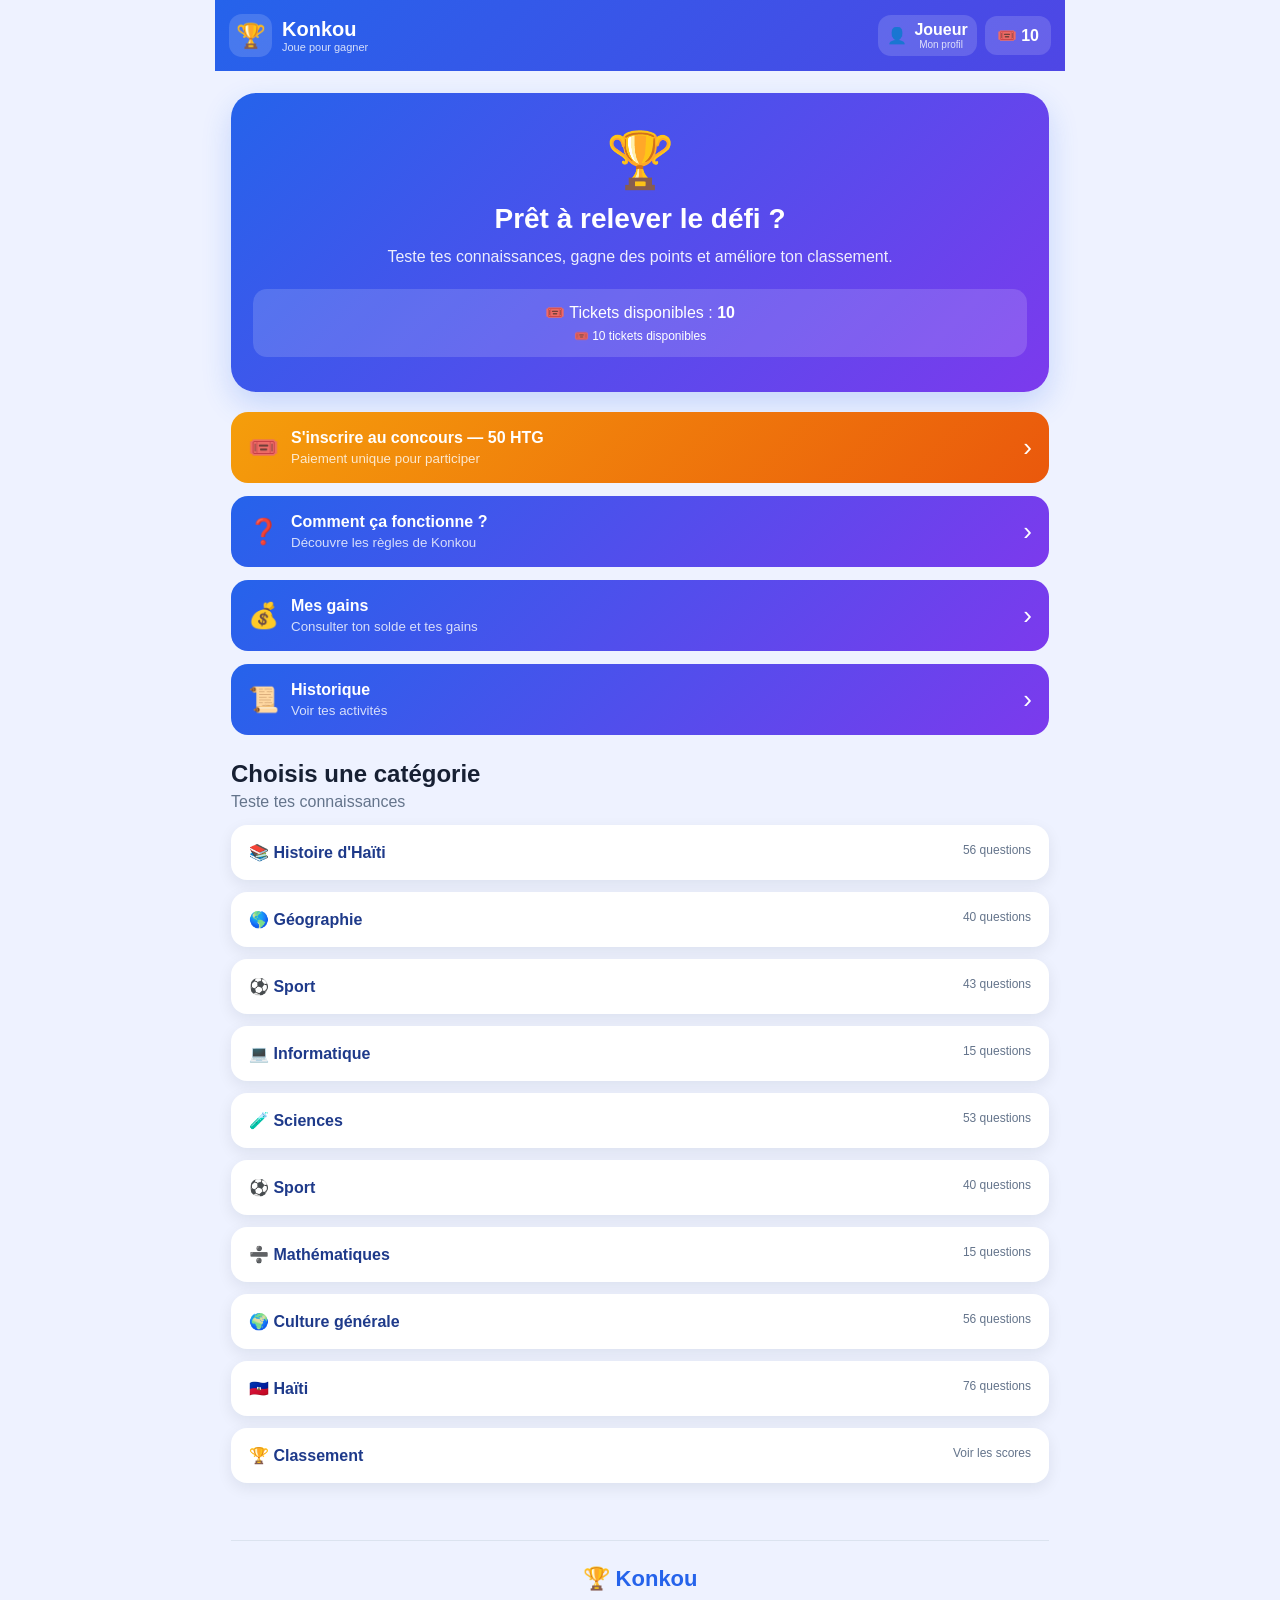
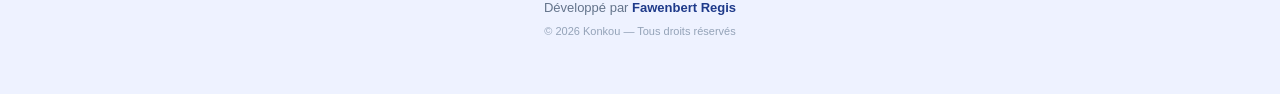
==== commit 51bba557: "Update index.html" ====
--- a/index.html
+++ b/index.html
@@ -306,6 +306,28 @@
 ["Quelle date marque la proclamation de l'indépendance d'Haïti ?",["1er janvier 1804","18 novembre 1803","20 mai 1802","14 août 1791"],0],
 ["Qui a proclamé l'indépendance d'Haïti ?",["Toussaint Louverture","Jean-Jacques Dessalines","Henri Christophe","Alexandre Pétion"],1],
 ["Quelle bataille décisive a eu lieu le 18 novembre 1803 ?",["Vertières","Crête-à-Pierrot","Léogâne","Tiburon"],0],
+["En quelle année la Révolution haïtienne a-t-elle commencé ?",["1789","1791","1801","1804"],1],
+["En quelle année Haïti a-t-elle proclamé son indépendance ?",["1791","1798","1804","1806"],2],
+["Dans quelle ville l'indépendance d'Haïti a-t-elle été proclamée ?",["Port-au-Prince","Cap-Haïtien","Gonaïves","Jacmel"],2],
+["Qui a proclamé l'indépendance d'Haïti ?",["Toussaint Louverture","Jean-Jacques Dessalines","Henri Christophe","Alexandre Pétion"],1],
+["Quel était le nom de la colonie française avant l'indépendance d'Haïti ?",["Santo Domingo","Saint-Domingue","Ayiti","La Havane"],1],
+["Qui était Toussaint Louverture ?",["Un chef de la Révolution haïtienne","Un président français","Un explorateur espagnol","Un roi anglais"],0],
+["En quelle année Toussaint Louverture a-t-il été arrêté par les Français ?",["1791","1798","1802","1804"],2],
+["Dans quelle forteresse française Toussaint Louverture est-il mort ?",["Fort de Joux","Bastille","Fort de France","Fort Saint-Louis"],0],
+["En quelle année Toussaint Louverture est-il mort ?",["1801","1802","1803","1804"],2],
+["Quel général français dirigeait l'expédition envoyée par Napoléon à Saint-Domingue ?",["Charles Leclerc","Joachim Murat","Jean Moreau","Nicolas Soult"],0],
+["Quel événement militaire du 18 novembre 1803 a marqué la défaite décisive des forces françaises ?",["Bataille de Vertières","Bataille de Crête-à-Pierrot","Bataille de Savannah","Bataille de Port-au-Prince"],0],
+["En quelle année la bataille de Vertières a-t-elle eu lieu ?",["1791","1802","1803","1804"],2],
+["Quel général haïtien commandait les forces indigènes lors de la bataille de Vertières ?",["Jean-Jacques Dessalines","Alexandre Pétion","André Rigaud","Boukman"],0],
+["Qui était Boukman ?",["Un chef du soulèvement de 1791","Un président d'Haïti","Un général français","Un diplomate américain"],0],
+["Quel événement a marqué le début de la Révolution haïtienne en août 1791 ?",["Une révolte des esclaves","L'indépendance","La création de la République","La construction de la Citadelle"],0],
+["Quel nom les Français donnaient-ils à la partie occidentale de l'île avant l'indépendance ?",["Saint-Domingue","Santo Domingo","Hispaniola","Ayiti"],0],
+["Quel peuple vivait sur l'île avant l'arrivée des Européens ?",["Taïnos","Vikings","Romains","Maya"],0],
+["Quel navigateur européen est arrivé sur l'île en 1492 ?",["Christophe Colomb","Vasco de Gama","Ferdinand Magellan","Amerigo Vespucci"],0],
+["Comment les Espagnols appelaient-ils la partie orientale de l'île ?",["Saint-Domingue","Santo Domingo","Port-au-Prince","Cap-Français"],1],
+["En quelle année le traité de Ryswick a-t-il confirmé le contrôle français sur la partie occidentale de l'île ?",["1492","1697","1791","1804"],1],
+["Quel était le nom de la ville aujourd'hui appelée Cap-Haïtien pendant la période coloniale française ?",["Cap-Français","Port-Royal","Fort-Dauphin","Petit-Goâve"],0],
+["Quel ancien nom portait Port-au-Prince pendant la période coloniale ?",["Port-Républicain","Port-de-Paix","Port-au-Prince","Le Cap"],0],
 ["Qui était Toussaint Louverture ?",["Un général de la Révolution haïtienne","Un président américain","Un explorateur","Un roi espagnol"],0],
 ["En quelle année la cérémonie du Bois Caïman est-elle traditionnellement située ?",["1776","1789","1791","1804"],2],
 ["Quel personnage est associé au Bois Caïman ?",["Dutty Boukman","Alexandre Pétion","François Duvalier","Jean-Claude Duvalier"],0],
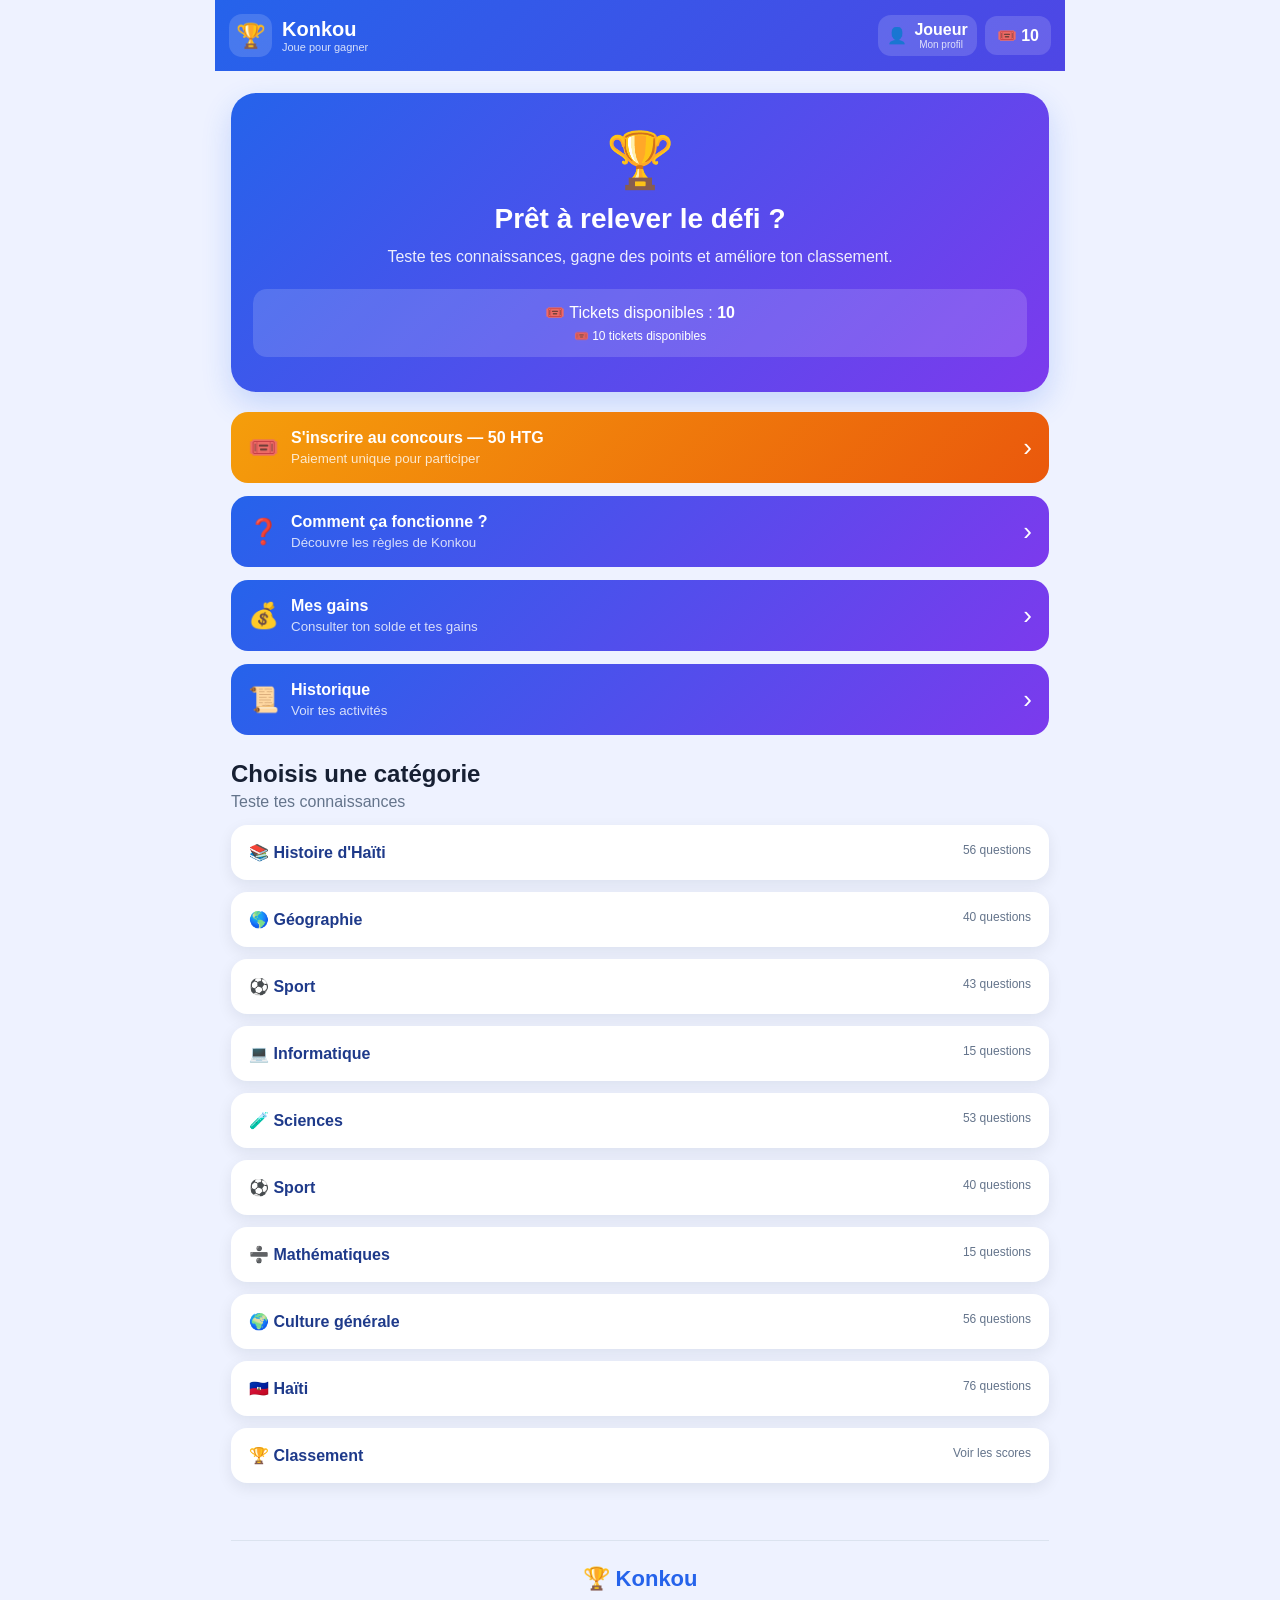
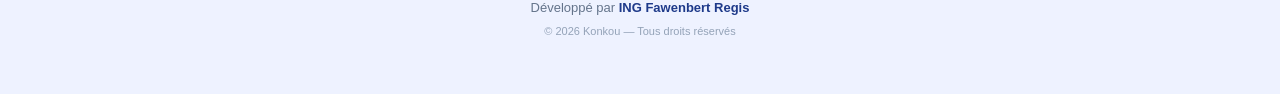
==== commit 0cd3caff: "Update index.html" ====
--- a/index.html
+++ b/index.html
@@ -179,7 +179,7 @@
 
 <footer class="developer-footer">
 <div class="developer-logo">🏆 Konkou</div>
-<p>Développé par <strong>Fawenbert Regis</strong></p>
+<p>Développé par <strong>ING Fawenbert Regis</strong></p>
 <small>© 2026 Konkou — Tous droits réservés</small>
 </footer>
 </div>
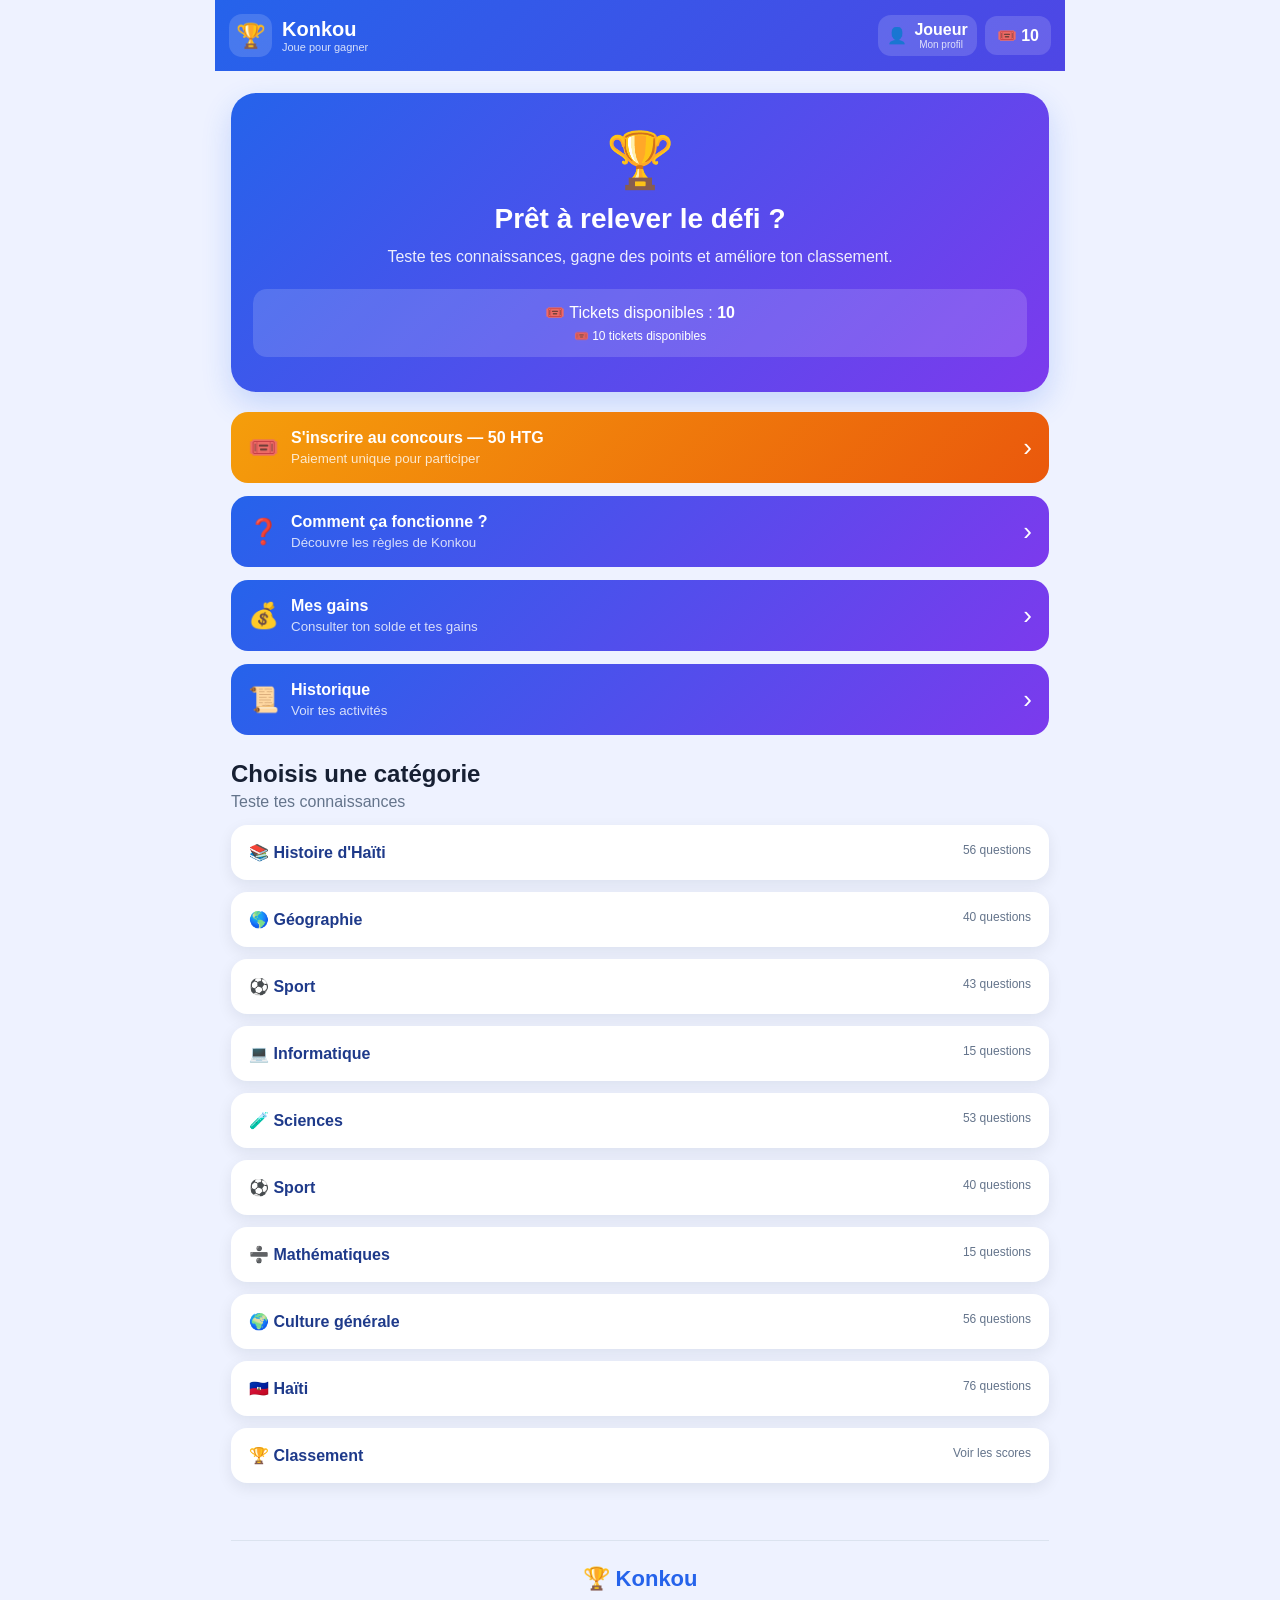
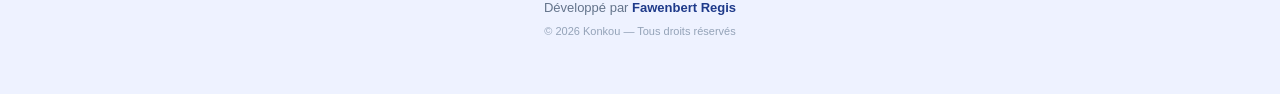
==== commit 13fea4b4: "Update index.html" ====
--- a/index.html
+++ b/index.html
@@ -179,7 +179,7 @@
 
 <footer class="developer-footer">
 <div class="developer-logo">🏆 Konkou</div>
-<p>Développé par <strong>ING Fawenbert Regis</strong></p>
+<p>Développé par <strong>Fawenbert Regis</strong></p>
 <small>© 2026 Konkou — Tous droits réservés</small>
 </footer>
 </div>
